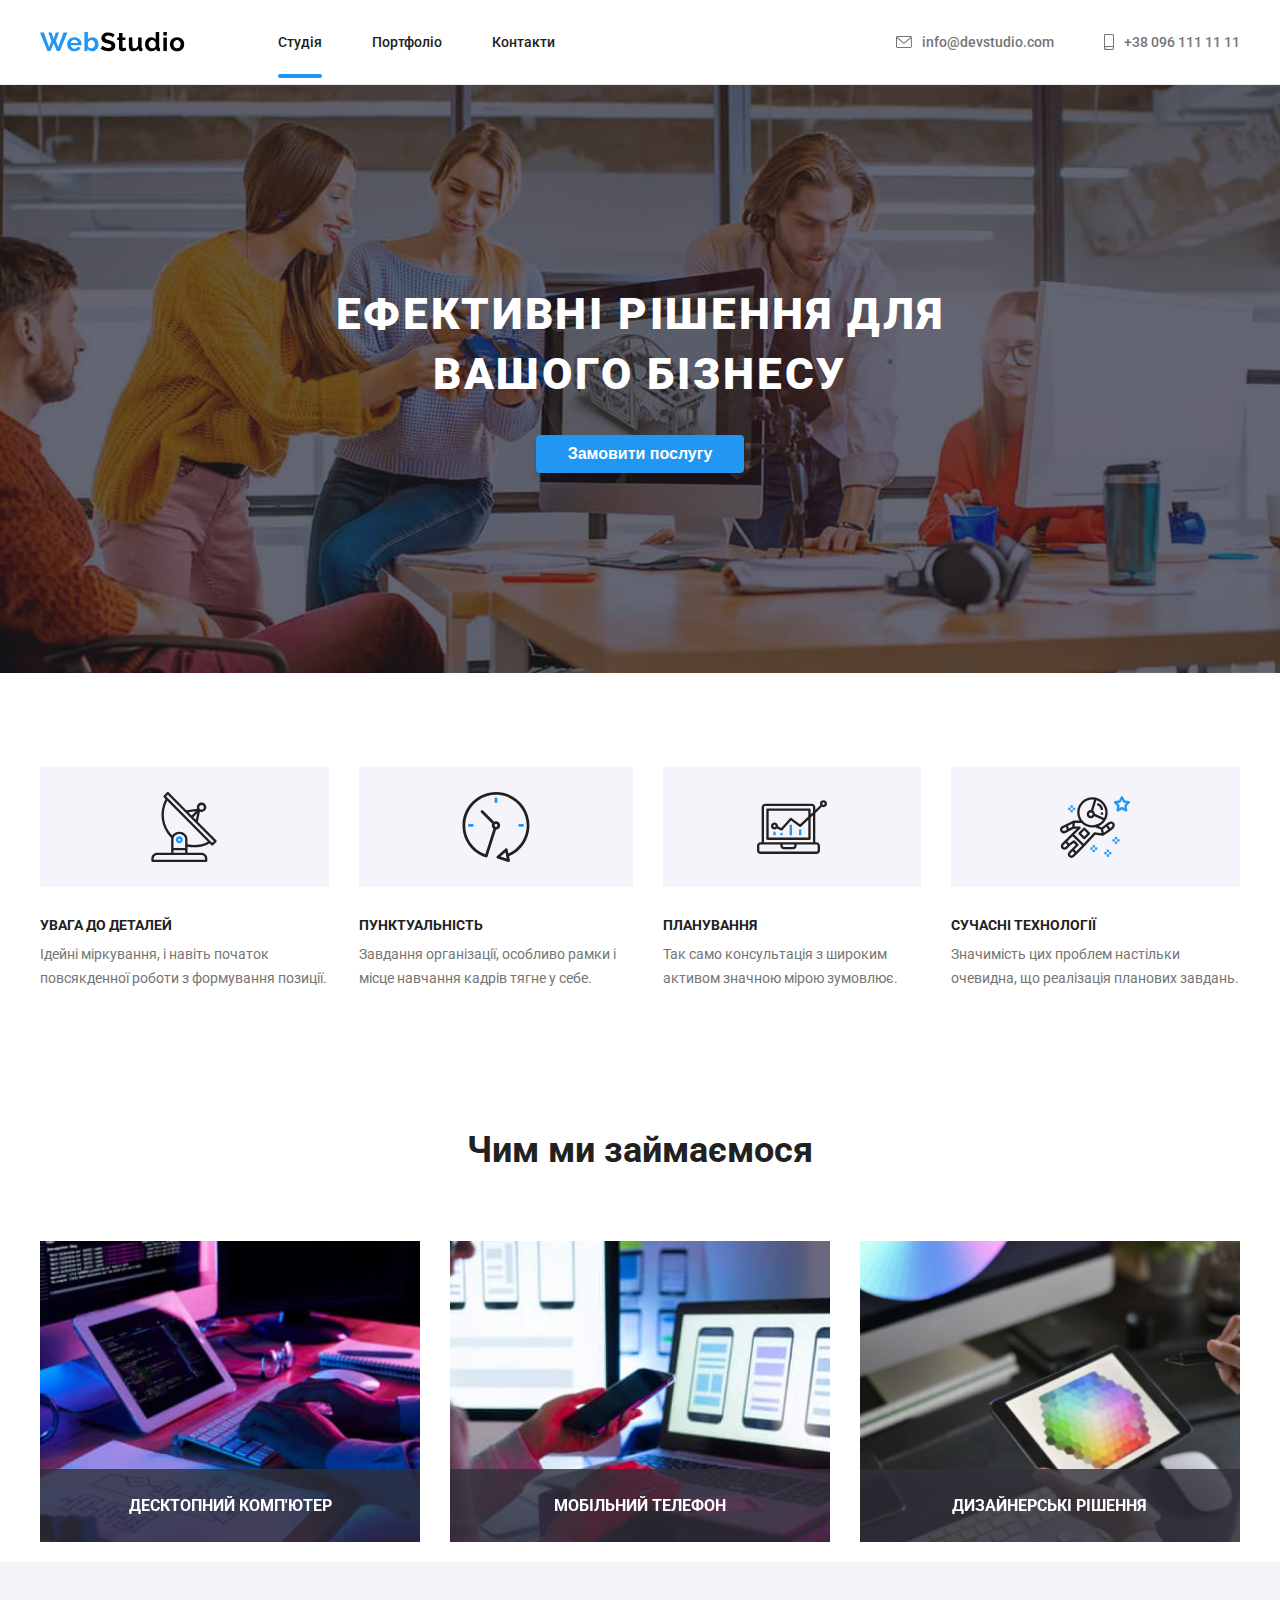
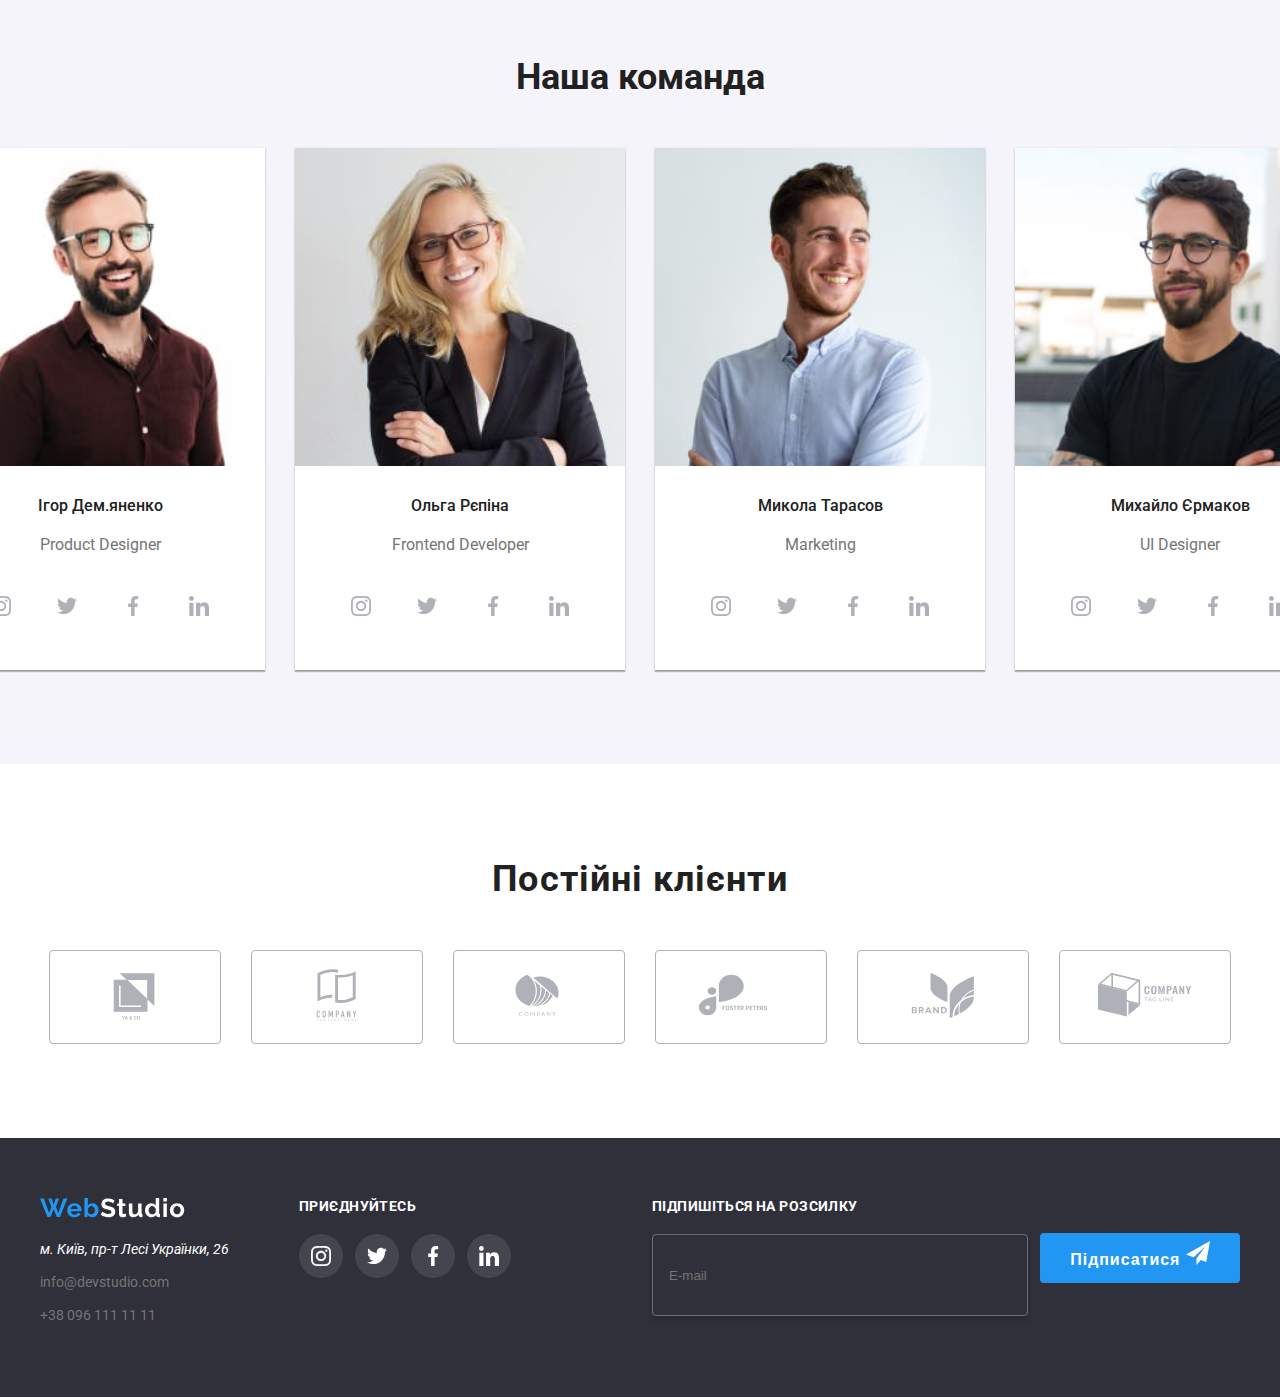
==== index.html @ 85e88f41 "commit" ====
<!DOCTYPE html>
<html lang="uk">
  <head>
    <meta charset="UTF-8" />
    <meta name="viewport" content="width=device-width, initial-scale=1.0" />
    <link
      rel="stylesheet"
      href="https://cdnjs.cloudflare.com/ajax/libs/modern-normalize/2.0.0/modern-normalize.css"
      integrity="sha512-gA2Bvu0/hw4oj0Lp8ZHjK+o3S4BE5m8d/wNVy6ktKLhHKPpWLQwv9ixzuWirWOakoJqlBdePq2NhoCaUOQ5npQ=="
      crossorigin="anonymous"
      referrerpolicy="no-referrer"
    />
    <link rel="stylesheet" href="./src/css/reset.css" />
    <link rel="stylesheet" href="./src/css/style.css" />
    <link rel="preconnect" href="https://fonts.googleapis.com" />
    <link rel="preconnect" href="https://fonts.gstatic.com" crossorigin />
    <link
      href="https://fonts.googleapis.com/css2?family=Raleway:ital,wght@0,100..900;1,100..900&family=Roboto:wght@700&display=swap"
      rel="stylesheet"
    />
    <link rel="preconnect" href="https://fonts.googleapis.com" />
    <link rel="preconnect" href="https://fonts.gstatic.com" crossorigin />
    <link
      href="https://fonts.googleapis.com/css2?family=Roboto:wght@400;500;700;900&display=swap"
      rel="stylesheet"
    />
    <title>WebStudio</title>
  </head>
  <body>
    <!-- menu -->
    <header class="header">
      <div class="container header-container">
        <a href="#" class="logo"
          ><img src="./src/img/logo.svg" alt="WebStudio"
        /></a>
        <nav class="header-nav">
          <ul class="nav-menu">
            <li class="nav-item">
              <a class="nav-link current" href="#">Студія</a>
            </li>
            <li class="nav-item">
              <a class="nav-link" href="./src/pages/portfolio.html"
                >Портфоліо</a
              >
            </li>
            <li class="nav-item">
              <a class="nav-link" href="#">Контакти</a>
            </li>
          </ul>
        </nav>
        <div class="header-contacts">
          <ul class="header-contact">
            <li class="header-contact-item">
              <a class="header-contact-link" href="mailto:info@devstudio.com"
                ><svg class="contact-icon-email contact-icon">
                  <use href="./src/img/symbol-defs.svg#icon-emailcons"></use>
                </svg>
                info@devstudio.com</a
              >
            </li>
            <li class="header-contact-item">
              <a class="header-contact-link" href="tel:+380961111111">
                <svg class="contact-icon-tel contact-icon">
                  <use href="./src/img/symbol-defs.svg#icon-smartphone"></use>
                </svg>
                +38 096 111 11 11</a
              >
            </li>
          </ul>
        </div>
      </div>
    </header>
    <!-- end menu -->
    <main class="main">
      <!-- main head -->
      <section class="hero">
        <div class="container hero-container">
          <h2 class="hero-title">Ефективні рішення для вашого бізнесу</h2>
          <button class="btn-open btn" data-modal-open>Замовити послугу</button>
        </div>
      </section>
      <!-- end main head -->
      <!-- modal window -->

      <div class="backdrop is-hidden" data-modal>
        <div class="modal">
          <div class="image-picture">
            <ul class="list-image">
              <li class="title-image">
                <button class="button-close" data-modal-close>
                  <svg class="image-dagger">
                    <use href="./src/img/symbol-defs.svg#icon-dagger"></use>
                  </svg>
                </button>
              </li>
            </ul>
          </div>
          <h2 class="btn-title">Залиште свої дані, ми вам передзвонимо</h2>
          <p class="btn-text-name">Ім'я</p>

          <form class="btn-pole">
            <div class="input-container">
              <ul class="input-title">
                <li class="input-list">
                  <svg class="btn-svg">
                    <use href="./src/img/symbol-defs.svg#icon-people"></use>
                  </svg>
                  <label class="btn-info" for="email" hidden>Ім'я</label>

                  <input
                    class="btn-writer"
                    id="email"
                    name="email"
                    type="text"
                  />
                </li>
              </ul>
            </div>
          </form>
          <p class="btn-text">Телефон</p>
          <form class="btn-pole">
            <div class="input-container">
              <svg class="btn-svg">
                <use href="./src/img/symbol-defs.svg#icon-tel"></use>
              </svg>
              <label class="btn-info" for="phone" hidden>Телефон</label>
              <input class="btn-writer" id="phone" name="phone" type="text" />
            </div>
          </form>
          <p class="btn-text">Пошта</p>
          <form class="btn-pole">
            <div class="input-container">
              <svg class="btn-svg">
                <use href="./src/img/symbol-defs.svg#icon-em"></use>
              </svg>
              <label class="btn-info" for="email" hidden>Адреса</label>
              <input class="btn-writer" id="email" name="email" type="text" />
            </div>
          </form>
          <p class="btn-text">Коментар</p>
          <form class="btn-pole">
            <label class="btn-info-two" for="comment" hidden>Коментар</label>
            <input
              class="btn-writer-two"
              id="comment"
              name="comment"
              type="text"
              placeholder="Введіть текст"
            />
          </form>
          <div class="sell-and-texts">
            <label>
              <input type="checkbox" id="check" name="check" />
            </label>
            <p class="texts-one">
              Погоджуюся з розсилкою та приймаю
              <a class="sell-two" href="Умови договору">Умови договору</a>
            </p>
          </div>
          <div class="btn-button">
            <button class="btn-close btn">Відправити</button>
          </div>
        </div>
      </div>
      <!-- end modal window -->

      <!-- features -->
      <section class="features">
        <div class="container">
          <ul class="features-list">
            <li class="features-item">
              <h3 class="features-title">Увага до деталей</h3>
              <p class="features-text">
                Ідейні міркування, і навіть початок повсякденної роботи з
                формування позиції.
              </p>
            </li>
            <li class="features-item">
              <h3 class="features-title">Пунктуальність</h3>
              <p class="features-text">
                Завдання організації, особливо рамки і місце навчання кадрів
                тягне у себе.
              </p>
            </li>
            <li class="features-item">
              <h3 class="features-title">Планування</h3>
              <p class="features-text">
                Так само консультація з широким активом значною мірою зумовлює.
              </p>
            </li>
            <li class="features-item">
              <h3 class="features-title">Сучасні технології</h3>
              <p class="features-text">
                Значимість цих проблем настільки очевидна, що реалізація
                планових завдань.
              </p>
            </li>
          </ul>
        </div>
      </section>
      <!-- features end -->
      <!-- work -->

      <!-- work 2-->
      <section class="work">
        <div class="container">
          <h2 class="work-title">Чим ми займаємося</h2>

          <div class="work-list">
            <div class="image-container">
              <img
                class="work-img"
                src="./src/img/studio/tablet.jpg"
                alt="Десктопний комп'ютер"
              />
              <div class="overlay">
                <span class="overlay-text">Десктопний комп'ютер</span>
              </div>
            </div>

            <div class="image-container">
              <img
                class="work-img"
                src="./src/img/studio/mobile-phone.jpg"
                alt="Мобільний телефон"
              />
              <div class="overlay">
                <span class="overlay-text">Мобільний телефон</span>
              </div>
            </div>

            <div class="image-container">
              <img
                class="work-img"
                src="./src/img/studio/design-solutions.jpg"
                alt="Дизайнерські рішення"
              />
              <div class="overlay">
                <span class="overlay-text">Дизайнерські рішення</span>
              </div>
            </div>
          </div>
        </div>
      </section>

      <!-- work end -->
      <!-- team -->
      <section class="team">
        <div class="container">
          <h2 class="team-title">Наша команда</h2>
          <div class="team-workers">
            <article class="team-worker">
              <img
                src="./src/img/studio/ihor-demyanenko.jpg"
                alt="Product Designer"
              />
              <p class="worker-name">Ігор Дем.яненко</p>
              <p class="worker-position">Product Designer</p>
              <ul class="icons-card">
                <li class="card-icon">
                  <a class="card-link" href="#">
                    <svg class="card-svg">
                      <use
                        href="./src/img/symbol-defs.svg#icon-instagram"
                      ></use>
                    </svg>
                  </a>
                </li>
                <li class="card-icon">
                  <a class="card-link" href="#">
                    <svg class="card-svg">
                      <use href="./src/img/symbol-defs.svg#icon-twitter"></use>
                    </svg>
                  </a>
                </li>
                <li class="card-icon">
                  <a class="card-link" href="#">
                    <svg class="card-svg">
                      <use href="./src/img/symbol-defs.svg#icon-facebook"></use>
                    </svg>
                  </a>
                </li>
                <li class="card-icon">
                  <a class="card-link" href="#">
                    <svg class="card-svg">
                      <use href="./src/img/symbol-defs.svg#icon-linkedin"></use>
                    </svg>
                  </a>
                </li>
              </ul>
            </article>
            <article class="team-worker">
              <img
                src="./src/img/studio/olga-repina.jpg"
                alt="Frontend Developer"
              />
              <p class="worker-name">Ольга Рєпіна</p>
              <p class="worker-position">Frontend Developer</p>
              <ul class="icons-card">
                <li class="card-icon">
                  <a class="card-link" href="#">
                    <svg class="card-svg">
                      <use
                        href="./src/img/symbol-defs.svg#icon-instagram"
                      ></use>
                    </svg>
                  </a>
                </li>
                <li class="card-icon">
                  <a class="card-link" href="#">
                    <svg class="card-svg">
                      <use href="./src/img/symbol-defs.svg#icon-twitter"></use>
                    </svg>
                  </a>
                </li>
                <li class="card-icon">
                  <a class="card-link" href="#">
                    <svg class="card-svg">
                      <use href="./src/img/symbol-defs.svg#icon-facebook"></use>
                    </svg>
                  </a>
                </li>
                <li class="card-icon">
                  <a class="card-link" href="#">
                    <svg class="card-svg">
                      <use href="./src/img/symbol-defs.svg#icon-linkedin"></use>
                    </svg>
                  </a>
                </li>
              </ul>
            </article>
            <article class="team-worker">
              <img src="./src/img/studio/mykola-tarasov.jpg" alt="Marketing" />
              <p class="worker-name">Микола Тарасов</p>
              <p class="worker-position">Marketing</p>
              <ul class="icons-card">
                <li class="card-icon">
                  <a class="card-link" href="#">
                    <svg class="card-svg">
                      <use
                        href="./src/img/symbol-defs.svg#icon-instagram"
                      ></use>
                    </svg>
                  </a>
                </li>
                <li class="card-icon">
                  <a class="card-link" href="#">
                    <svg class="card-svg">
                      <use href="./src/img/symbol-defs.svg#icon-twitter"></use>
                    </svg>
                  </a>
                </li>
                <li class="card-icon">
                  <a class="card-link" href="#">
                    <svg class="card-svg">
                      <use href="./src/img/symbol-defs.svg#icon-facebook"></use>
                    </svg>
                  </a>
                </li>
                <li class="card-icon">
                  <a class="card-link" href="#">
                    <svg class="card-svg">
                      <use href="./src/img/symbol-defs.svg#icon-linkedin"></use>
                    </svg>
                  </a>
                </li>
              </ul>
            </article>
            <article class="team-worker">
              <img
                src="./src/img/studio/mykhailo-yermakov.jpg"
                alt="UI Designer"
              />
              <p class="worker-name">Михайло Єрмаков</p>
              <p class="worker-position">UI Designer</p>
              <ul class="icons-card">
                <li class="card-icon">
                  <a class="card-link" href="#">
                    <svg class="card-svg">
                      <use
                        href="./src/img/symbol-defs.svg#icon-instagram"
                      ></use>
                    </svg>
                  </a>
                </li>
                <li class="card-icon">
                  <a class="card-link" href="#">
                    <svg class="card-svg">
                      <use href="./src/img/symbol-defs.svg#icon-twitter"></use>
                    </svg>
                  </a>
                </li>
                <li class="card-icon">
                  <a class="card-link" href="#">
                    <svg class="card-svg">
                      <use href="./src/img/symbol-defs.svg#icon-facebook"></use>
                    </svg>
                  </a>
                </li>
                <li class="card-icon">
                  <a class="card-link" href="#">
                    <svg class="card-svg">
                      <use href="./src/img/symbol-defs.svg#icon-linkedin"></use>
                    </svg>
                  </a>
                </li>
              </ul>
            </article>
          </div>
        </div>
      </section>
      <section class="regular-customers">
        <div class="customers-section">
          <h2 class="regular-title">Постійні клієнти</h2>
          <ul class="customers-item">
            <li class="customers-list">
              <a class="customers-card" href="#">
                <svg class="customers-images">
                  <use href="./src/img/symbol-defs.svg#icon-logo-01"></use>
                </svg>
              </a>
            </li>

            <li class="customers-list">
              <a class="customers-card" href="#">
                <svg class="customers-images">
                  <use href="./src/img/symbol-defs.svg#icon-logo-02"></use>
                </svg>
              </a>
            </li>

            <li class="customers-list">
              <a class="customers-card" href="#">
                <svg class="customers-images">
                  <use href="./src/img/symbol-defs.svg#icon-logo-03"></use>
                </svg>
              </a>
            </li>

            <li class="customers-list">
              <a class="customers-card" href="#">
                <svg class="customers-images">
                  <use href="./src/img/symbol-defs.svg#icon-logo-04"></use>
                </svg>
              </a>
            </li>

            <li class="customers-list">
              <a class="customers-card" href="#">
                <svg class="customers-images">
                  <use href="./src/img/symbol-defs.svg#icon-logo-05"></use>
                </svg>
              </a>
            </li>

            <li class="customers-list">
              <a class="customers-card" href="#">
                <svg class="customers-images">
                  <use href="./src/img/symbol-defs.svg#icon-logo-06"></use>
                </svg>
              </a>
            </li>
          </ul>
        </div>
      </section>
      <!-- team end -->
    </main>
    <!-- footer -->
    <footer class="footer">
      <div class="container footer-container">
        <div class="footer-logocontact">
          <div class="footer-logo">
            <a href="#"
              ><img
                class="logo"
                src="./src/img/footer-logo.svg"
                alt="WebStudio"
            /></a>
          </div>
          <div class="footer-contact">
            <ul class="contact-info">
              <li class="contact-item">
                <address class="contact-address">
                  м. Київ, пр-т Лесі Українки, 26
                </address>
              </li>
              <li class="contact-item">
                <a class="contact-link" href="mailto:info@devstudio.com"
                  >info@devstudio.com</a
                >
              </li>
              <li class="contact-item">
                <a class="contact-link" href="tel:+380961111111"
                  >+38 096 111 11 11</a
                >
              </li>
            </ul>
          </div>
        </div>
        <div class="footer-accession">
          <h2 class="accession-title">приєднуйтесь</h2>
          <ul class="accession-item">
            <li class="accession-list">
              <a class="card-link" href="#">
                <svg class="accession-images">
                  <use href="./src/img/symbol-defs.svg#icon-instagram"></use>
                </svg>
              </a>
            </li>
            <li class="accession-list">
              <a class="card-link" href="#">
                <svg class="accession-images">
                  <use href="./src/img/symbol-defs.svg#icon-twitter"></use>
                </svg>
              </a>
            </li>
            <li class="accession-list">
              <a class="card-link" href="#">
                <svg class="accession-images">
                  <use href="./src/img/symbol-defs.svg#icon-facebook"></use>
                </svg>
              </a>
            </li>
            <li class="accession-list">
              <a class="card-link" href="#">
                <svg class="accession-images">
                  <use href="./src/img/symbol-defs.svg#icon-linkedin"></use>
                </svg>
              </a>
            </li>
          </ul>
        </div>
        <div class="footer-write">
          <h2 class="footer-title">Підпишіться на розсилку</h2>
          <form>
            <label class="footer-info" for="email" hidden>Адреса</label>
            <input
              class="footer-writer"
              id="email"
              name="email"
              type="text"
              placeholder="E-mail"
            />
          </form>
        </div>

        <div class="button-footer">
          <button class="footer-button">
            Підписатися
            <svg class="footer-svg">
              <use href="./src/img/symbol-defs.svg#icon-telegram"></use>
            </svg>
          </button>
        </div>
      </div>
    </footer>
    <!-- footer end -->
    <script src="./src/js/modal.js"></script>
  </body>
</html>
---- src/css/style.css ----
body {
  font-family: "Roboto", sans-serif;
  font-weight: 400;
  font-size: 14px;
}
:root {
  --colorBackgroundPrimary: #2f303a;
  --colorTextPrimary: #212121;
  --colorTextSecondary: #757575;
  --colorTextTertiary: #ffffff;
  --colorBackgroundSecondary: #f5f4fa;
  --colorTextAdditional: #eeeeee;
  --colorHover: #2196f3;
  --colorLine: #ececec;
}
img {
  display: block;
  width: 100%;
}
.list {
  background-color: var(--colorBackgroundPrimary);
}
/* studio/ */
.header {
  font-size: 14px;
  font-weight: 500;
  border-bottom: 1px solid var(--colorLine);
  padding-top: 32px;
  padding-bottom: 32px;
}

.header-container {
  display: flex;
  column-gap: 93px;
  align-items: center;
}

.nav-menu {
  display: flex;
  justify-content: space-between;
  align-items: center;
  column-gap: 50px;
}

.nav-link {
  color: var(--colorTextPrimary);
  transition-property: color;
  transition-duration: 250ms;
  transition-timing-function: cubic-bezier(0.4, 0, 0.2, 1);
  position: relative;
}

.nav-link:hover {
  color: var(--colorHover);
}

.nav-link::after {
  content: "";
  position: absolute;
  left: 0;
  bottom: -28px;
  width: 100%;
  height: 4px;
  border-radius: 2px;
  background-color: var(--colorHover);
  opacity: 0;
  transition-duration: 250ms;
  transition-timing-function: cubic-bezier(0.4, 0, 0.2, 1);
  transition-property: opacity;
}

.nav-link:hover::after {
  opacity: 1;
}

.current::after {
  opacity: 1;
}

.header-contacts {
  display: flex;
  column-gap: 8px;
  margin-left: auto;
}

.header-contact {
  display: flex;
  justify-content: space-between;
  align-items: center;
  column-gap: 50px;
  margin: auto;
}

.header-contact-link {
  color: var(--colorTextSecondary);
  display: flex;
  align-items: center;
  gap: 10px;
  transition-duration: 250ms;
  transition-timing-function: cubic-bezier(0.4, 0, 0.2, 1);
  transition-property: color;
}

.header-contact-link:hover .contact-icon {
  fill: var(--colorHover);
}

.header-contact-link:hover {
  color: var(--colorHover);
}

.contact-icon {
  fill: var(--colorTextSecondary);
  transition-duration: 250ms;
  --transition-timing: cubic-bezier(0.4, 0, 0.2, 1);
}

.contact-icon-email {
  width: 16px;
  height: 12px;
}

.contact-icon-tel {
  width: 10px;
  height: 16px;
}

.hero {
  background-image: linear-gradient(
      to right,
      rgba(45, 46, 54, 0.4),
      rgba(45, 46, 54, 0.4)
    ),
    url(../img/studio/background-hero.jpg);
  padding-top: 200px;
  padding-bottom: 200px;
  background-repeat: no-repeat;
  background-size: cover;
  background-position: center;
}

.hero-container {
  display: flex;
  flex-direction: column;
  justify-content: center;
  align-items: center;
  row-gap: 30px;
}

.hero-title {
  max-width: 696px;
  font-weight: 900;
  line-height: 1.36;
  font-size: 44px;
  line-height: 1.36;
  letter-spacing: 0.06em;
  text-transform: uppercase;
  color: #ffffff;
  width: 696px;
  text-align: center;
  display: inline-block;
  cursor: pointer;
  transition-duration: 250ms;
  transition-timing-function: cubic-bezier(0.4, 0, 0.2, 1);
  transition-property: animation;
}

.hero-title:hover {
  animation: disappearReappear 0.5s ease-in-out;
}

@keyframes disappearReappear {
  0% {
    opacity: 1;
  }
  50% {
    opacity: 0;
  }
  100% {
    opacity: 1;
  }
}
.btn {
  box-shadow: 0 4px 4px 0 rgba(0, 0, 0, 0.15);
  border-radius: 4px;
  padding: 10px 32px;
  font-size: 16px;
  font-weight: 700;
  background-color: var(--colorHover);
  color: #ffffff;
  border: none;
  transition-duration: 250ms;
  --transition-timing: cubic-bezier(0.4, 0, 0.2, 1);
}

.btn:hover {
  color: var(--colorTextPrimary);
  transition-duration: 250ms;
  --transition-timing: cubic-bezier(0.4, 0, 0.2, 1);
}

.backdrop {
  position: fixed;
  top: 0;
  left: 0;
  width: 100%;
  height: 100%;
  background-color: rgba(0, 0, 0, 0.5);
  opacity: 1;
  transition-property: opacity;
  transition-duration: 0.5s;
  transition-timing-function: ease;
}
.backdrop.is-hidden {
  opacity: 0;
  pointer-events: none;
}
.backdrop.is-hidden .modal {
  transform: translate(-50%, -50%) scale(0);
  transform: scale(1);
}

.modal {
  background-color: white;
  position: absolute;
  left: 50%;
  top: 50%;
  width: 528px;
  height: 581px;
  transform: translate(-50%, -50%);
  transition-property: transform;
  transition-duration: 0.5s;
  transition-timing-function: linear;
}

.btn-info {
  transition-duration: 250ms;
  transition-timing-function: cubic-bezier(0.4, 0, 0.2, 1);
  transition-property: color;
}

.btn-info:hover .btn-svg {
  fill: var(--colorHover);
}
.btn-info:hover {
  color: var(--colorHover);
}

.button-close {
  position: absolute;
  right: 10px;
  top: 10px;
}

.bth-close {
  position: absolute;
  top: 10px;
  right: 10px;
}
.btn-title {
  font-weight: 700;
  font-size: 20px;
  letter-spacing: 0.03em;
  text-align: center;
  color: var(--colorTextPrimary);
  padding-top: 40px;
}
.btn-text-name {
  font-weight: 400;
  font-size: 12px;
  letter-spacing: 0.01em;
  color: var(--colorTextSecondary);
  padding-top: 12px;
  padding-bottom: 4px;
  padding-left: 40px;
}
.btn-text {
  font-weight: 400;
  font-size: 12px;
  letter-spacing: 0.01em;
  color: var(--colorTextSecondary);
  padding-bottom: 4px;
  padding-left: 40px;
}
.btn-text-two {
  font-weight: 400;
  font-size: 14px;
  line-height: 171%;
  letter-spacing: 0.03em;
  color: var(--colorTextSecondary);
  padding-top: 20px;
  padding-left: 77px;
  margin: 0; 
  font-size: 14px;
  color: #333; 
}
.btn-pole {
  padding-left: 40px;
}
.input-container {
  position: relative;
  width: 100%;
  max-width: 300px; 
  margin-bottom: 15px; 
}

.image-dagger {
  width: 11px;
  height: 11px;
  margin-top: 17px;
  margin-left: 500px;
}
.btn-svg {
  position: absolute;
  top: 50%;
  left: 10px;
  transform: translateY(-50%);
  width: 18px;
  height: 18px;
  transition-duration: 250ms;
  transition-timing-function: cubic-bezier(0.4, 0, 0.2, 1);
  transition-property: fill;
}

.btn-writer,
.btn-writer-two {
  width: 100%;
  padding: 10px 10px 10px 40px; 
  border: 1px solid #ccc;
  border-radius: 4px;
  font-size: 16px;
}

.btn-images:hover,
.btn-writer:hover,
.btn-writer-two:hover {
  outline: none;
  border-color: #2196f3;
}
.btn-images {
  transition-duration: 250ms;
  transition-timing-function: cubic-bezier(0.4, 0, 0.2, 1);
  transition-property: border-color;
}
.btn-writer {
  border: 1px solid rgba(33, 33, 33, 0.2);
  border-radius: 4px;
  width: 448px;
  height: 40px;
  transition-duration: 250ms;
  transition-timing-function: cubic-bezier(0.4, 0, 0.2, 1);
  transition-property: border-color;
}
.btn-writer-two {
  border: 1px solid rgba(33, 33, 33, 0.2);
  border-radius: 4px;
  width: 448px;
  height: 120px;
  transition-duration: 250ms;
  transition-timing-function: cubic-bezier(0.4, 0, 0.2, 1);
  transition-property: border-color;
}

.sell-and-texts {
  display: flex;
  align-items: center;
  padding-left: 77px;
  padding-top: 20px;
}
.sell-two {
  color: #2196f3;
  text-decoration: underline;
}
.no-scroll {
  overflow: hidden;
}

.btn-button {
  margin-top: 30px;
  display: flex;
  justify-content: center; 
}
.features {
  padding-top: 94px;
  padding-bottom: 118px;
}
.features-item::before {
  content: "";
  display: block;
  height: 120px;
  background-color: var(--colorBackgroundSecondary);
  background-image: url(../img/studio/attention-to-deta.svg);
  background-repeat: no-repeat;
  background-position: center;
  margin-bottom: 30px;
}
.features-item:nth-child(2)::before {
  background-image: url(../img/studio/punctuality.svg);
}
.features-item:nth-child(3)::before {
  background-image: url(../img/studio/planning.svg);
}
.features-item:nth-child(4)::before {
  background-image: url(../img/studio/modern-technology.svg);
}
.features-list {
  display: flex;
  justify-content: space-between;
  column-gap: 30px;
}
.features-title {
  text-transform: uppercase;
  padding-bottom: 10px;
  font-weight: 700;
  font-size: 14px;
  color: var(--colorTextPrimary);
}
.features-text {
  font-weight: 400;
  line-height: 1.71;
  font-size: 14px;
  color: var(--colorTextSecondary);
}
.worker-name {
  padding-bottom: 10px;
  padding-top: 30px;
}
.work-title {
  font-weight: 700;
  font-size: 36px;
  color: var(--colorTextPrimary);
  text-align: center;
  padding-bottom: 50px;
  cursor: pointer;
  transition: transform 3s ease-in-out;
  transition-duration: 250ms;
  transition-timing-function: cubic-bezier(0.4, 0, 0.2, 1);
  transition-property: transform;
}
.work-title:hover {
  transform: skew(20deg, 10deg); 
}
.work-pictures {
  flex-basis: calc((100% - 30px) / 3);
  display: flex;
  unicode-bidi: isolate;
  column-gap: 30px;
}
.work-img {
  max-width: 100%;
}

.team {
  background-color: var(--colorBackgroundSecondary);
  padding-top: 94px;
  padding-bottom: 94px;
}
.team-workers {
  text-align: center;
  display: flex;
  justify-content: center;
  align-items: center;
  column-gap: 30px;
}
.team-worker {
  flex-basis: calc((100% - 30px) / 4);
  box-shadow: 0 2px 1px 0 rgba(0, 0, 0, 0.2), 0 1px 1px 0 rgba(0, 0, 0, 0.14),
    0 1px 3px 0 rgba(0, 0, 0, 0.12);
  background: var(--colorTextTertiary);
}
.team-title {
  font-weight: 700;
  font-size: 36px;
  color: var(--colorTextPrimary);
  text-align: center;
  padding-bottom: 50px;
  transition: transform 0.5s ease-in-out;
  cursor: pointer;
  transition-duration: 250ms;
  transition-timing-function: cubic-bezier(0.4, 0, 0.2, 1);
  transition-property: animation;
}
.team-title:hover {
  animation: rotate 0.5s ease-in-out forwards;
}

@keyframes rotate {
  0% {
    transform: rotate(0deg);
  }
  100% {
    transform: rotate(360deg);
  }
}
.worker-name {
  padding-top: 30px;
  font-weight: 500;
  font-size: 16px;
  color: var(--colorTextPrimary);
}
.worker-position {
  padding-bottom: 30px;
  padding-top: 10px;
  font-weight: 400;
  font-size: 16px;
  color: var(--colorTextSecondary);
}
.icons-card {
  display: flex;
  gap: 22px;
  justify-content: center;
  padding-bottom: 42px;
  padding-left: 44px;
  padding-right: 44px;
}
.card-link {
  width: 44px;
  height: 44px;
  border-radius: 50%;
  display: flex;
  justify-content: center;
  align-items: center;
  background-color: rgba(255, 255, 255, 0.1);
  transition-duration: 250ms;
  transition-timing-function: cubic-bezier(0.4, 0, 0.2, 1);
  transition-property: background-color;
}
.card-svg {
  width: 20px;
  height: 20px;
  fill: #afb1b8;
  transition-duration: 250ms;
  transition-timing-function: cubic-bezier(0.4, 0, 0.2, 1);
  transition-property: fill;
}
.card-link:hover {
  background-color: var(--colorHover);
}
.card-link:hover .card-svg {
  fill: var(--colorTextTertiary);
}
.regular-title {
  font-weight: 700;
  font-size: 36px;
  letter-spacing: 0.03em;
  text-align: center;
  color: var(--colorTextPrimary);
  padding-top: 94px;

  cursor: pointer;
}

@keyframes spin {
  0% {
    transform: rotate(0deg);
  }
  100% {
    transform: rotate(360deg);
  }
}

.rotate {
  animation: spin 2s cubic-bezier(0.4, 0, 0.2, 1) 1;
}
.customers-item {
  display: flex;
  gap: 30px;
  justify-content: center;
  padding-bottom: 94px;
  padding-top: 50px;
}
.customers-list {
  border: 1px solid #afb1b8;
  border-radius: 4px;
  width: 170px;
  height: 92px;
  display: flex;
  justify-content: center;
  align-items: center;
  transition-duration: 250ms;
  transition-timing-function: cubic-bezier(0.4, 0, 0.2, 1);
  transition-property: border-color;
}
.customers-images {
  width: 106px;
  height: 60px;
  fill: #afb1b8;
  transition-duration: 250ms;
  transition-timing-function: cubic-bezier(0.4, 0, 0.2, 1);
  transition-property: fill;
}
.customers-list:hover {
  border-color: var(--colorHover);
}
.customers-images:hover {
  fill: var(--colorHover);
}
.footer {
  font-weight: 400;
  background-color: var(--colorBackgroundPrimary);
  color: var(--colorTextTertiary);
  padding-top: 60px;
  padding-bottom: 60px;
}
.footer-accession {
  padding-left: 70px;
}
.accession-title {
  font-weight: 700;
  font-size: 14px;
  letter-spacing: 0.03em;
  text-transform: uppercase;
  color: var(--colorTextTertiary);
  padding-bottom: 20px;
}
.accession-item {
  display: flex;
  gap: 12px;
}
.accession-card {
  width: 44px;
  height: 44px;
  border-radius: 50%;
  display: flex;
  justify-content: center;
  align-items: center;
  fill: green;
  transition-duration: 250ms;
  transition-timing-function: cubic-bezier(0.4, 0, 0.2, 1);
  transition-property: fill;
}
.accession-images {
  width: 20px;
  height: 20px;
  fill: #ffffff;
}

.accession-card:hover {
  fill: #2196f3;
}

.footer-container {
  display: flex;
  justify-content: space-between;
}

.footer-logo,
.footer-accession {
  flex: 1;
}

.footer-logo {
  display: flex;
  padding-bottom: 20px;
}

.footer-title {
  font-weight: 700;
  font-size: 14px;
  letter-spacing: 0.03em;
  text-transform: uppercase;
  color: var(--colorTextTertiary);
  margin-bottom: 20px;
}
.footer-info {
  margin-bottom: 20px;
}
.footer-writer {
  border: 1px solid rgba(255, 255, 255, 0.3);
  border-radius: 4px;
  width: 358px;
  height: 50px;
  box-shadow: 0 4px 4px 0 rgba(0, 0, 0, 0.15);
  background: rgba(33, 150, 243, 0);
  padding-top: 15px;
  padding-bottom: 15px;
  padding-left: 16px;
}

.footer-button {
  border-radius: 4px;
  width: 200px;
  height: 50px;
  background: #2196f3;
  font-weight: 700;
  font-size: 16px;
  line-height: 187%;
  letter-spacing: 0.06em;
  text-align: center;
  color: #fff;
  border: none;
  margin-top: 35px;
  margin-left: 12px;
}
.footer-svg {
  width: 24px;
  height: 24px;
  fill: var(--colorTextTertiary);
}
/* portfolio */
.portfolio {
}

.portfolio-all {
  padding-top: 94px;
  padding-bottom: 50px;
  display: flex;
  justify-content: center;
  column-gap: 8px;
  margin: 0 auto;
}
.portfolio-filter {
  border-radius: 4px;
  box-shadow: 0 2px 2px 0 rgba(0, 0, 0, 0.12), 0 1px 2px 0 rgba(0, 0, 0, 0.08),
    0 3px 1px 0 rgba(0, 0, 0, 0.1);

  padding: 10px 32px;
  font-weight: 500;
  line-height: 1.62;
  font-size: 16px;
  color: var(--colorTextPrimary);
  border: none;
  transition-duration: 250ms;
  transition-timing-function: cubic-bezier(0.4, 0, 0.2, 1);
  transition-property: background-color;
}
.portfolio-filter:hover {
  background-color: #2196f3;
  color: #ffffff;
  box-shadow: 0 2px 2px 0 rgba(0, 0, 0, 0.12), 0 1px 2px 0 rgba(0, 0, 0, 0.08),
    0 3px 1px 0 rgba(0, 0, 0, 0.1);
}
.portfolio-info {
  display: flex;
  flex-wrap: wrap;
  row-gap: 30px;
  padding-bottom: 94px;
  column-gap: 30px;
}
.portfolio-info-card {
  width: calc(33.33% - 30px);
  column-gap: 30px;
  background: var(--colorTextTertiary);
  border: 1px solid var(--colorTextAdditional);
  position: relative;
  overflow: hidden;
  transition-duration: 250ms;
  transition-timing-function: cubic-bezier(0.4, 0, 0.2, 1);
  transition-property: bottom;
}

.image-container {
  position: relative;
  overflow: hidden;
}

.portfolio-picture {
  flex-basis: calc((100% - 30px) / 3);
  max-width: 100%;
}

.portfolio-overlay {
  position: absolute;
  bottom: -100%;
  left: 0;
  width: 100%;
  height: 100%;
  background-color: rgba(33, 149, 243, 0.9); 

  transition-property: bottom;
  transition-duration: 250ms;
  transition-timing-function: cubic-bezier(0.4, 0, 0.2, 1);
  transition-property: bottom;
}

.portfolio-overlay-text {
  padding: 63px 24px;
  color: #fff;
  font-weight: 400;
  font-size: 18px;
  line-height: 1.56;
  letter-spacing: 0.03em;
}

.portfolio-info-card:hover .portfolio-overlay,
.portfolio-info-card:focus-within .portfolio-overlay {
  bottom: 0;
}

.portfolio-info-card:hover {
  box-shadow: 1px 4px 6px 0 rgba(0, 0, 0, 0.16), 0 4px 4px 0 rgba(0, 0, 0, 0.06),
    0 1px 1px 0 rgba(0, 0, 0, 0.12);
}

.portfolio-title {
  font-weight: 700;
  line-height: 2;
  font-size: 18px;
  color: var(--colorTextPrimary);
  padding-top: 20px;
}

.portfolio-text {
  font-weight: 400;
  line-height: 1.87;
  font-size: 16px;
  color: var(--colorTextSecondary);
}
.contact-item {
  line-height: 1.71;
  font-size: 14px;
  padding-bottom: 9px;
}
.contact-adress {
  font-size: 14px;
}
.contact-link {
  color: var(--colorTextSecondary);
}

.container {
  max-width: 1200px;
  padding-left: 15px;
  padding-right: 15px;
  margin-left: auto;
  margin-right: auto;
}
img {
  width: 100%;
}

.roboto-regular {
  font-family: "Roboto", sans-serif;
  font-weight: 400;
  font-style: normal;
}

.roboto-medium {
  font-family: "Roboto", sans-serif;
  font-weight: 500;
  font-style: normal;
}

.roboto-bold {
  font-family: "Roboto", sans-serif;
  font-weight: 700;
  font-style: normal;
}

.roboto-black {
  font-family: "Roboto", sans-serif;
  font-weight: 900;
  font-style: normal;
}

/* work 2 */

.work {
  padding: 20px 0;
}

.work-title {
  margin-bottom: 20px;
}

.work-list {
  column-gap: 30px;
  display: flex;
  flex-wrap: wrap;
  gap: 30px;
  justify-content: center;
}

.image-container {
  position: relative;
  flex-basis: calc((100% - 60px) / 3);
}

.overlay {
  position: absolute;
  bottom: 0;
  left: 0;
  width: 100%;
  background: rgba(47, 48, 58, 0.8);
  color: #fff;
  text-align: center;
  padding: 27px 0;
  text-transform: uppercase;
}

.overlay-text {
  font-size: 16px;
  font-weight: bold;
}
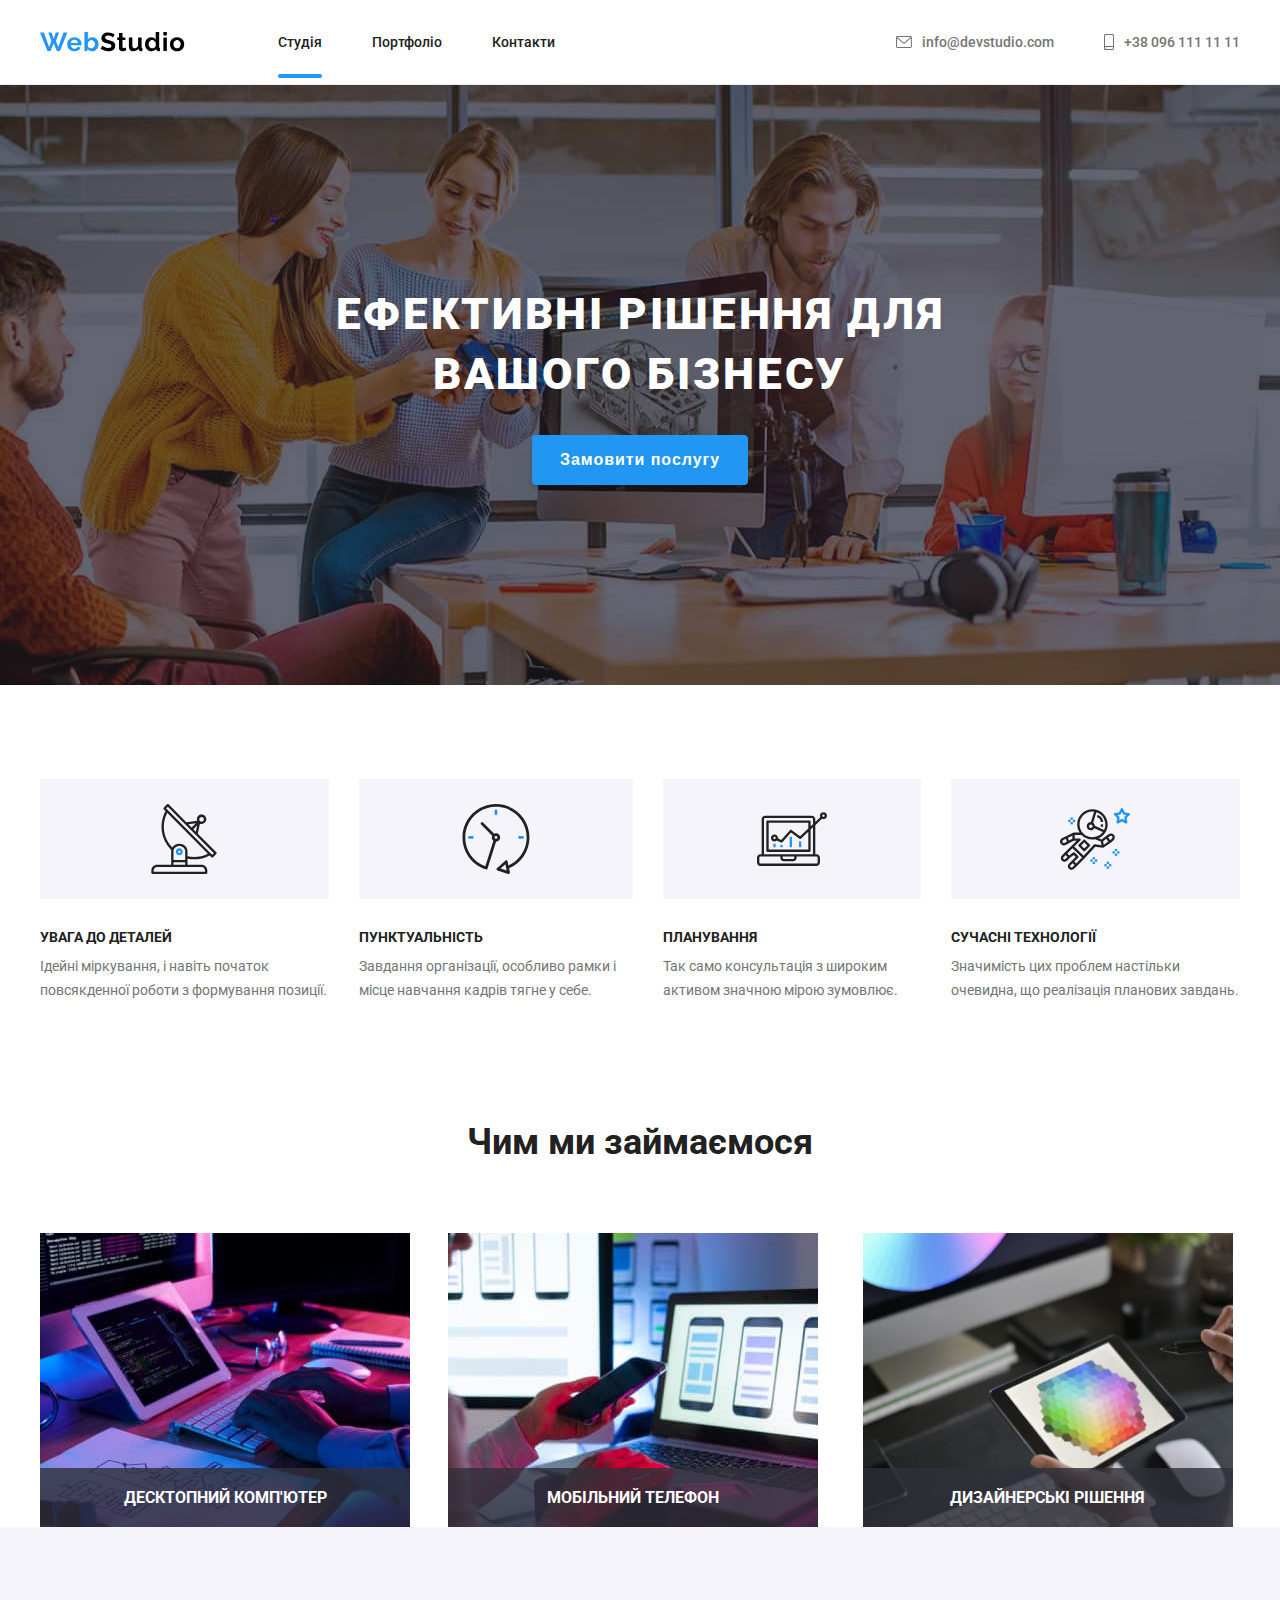
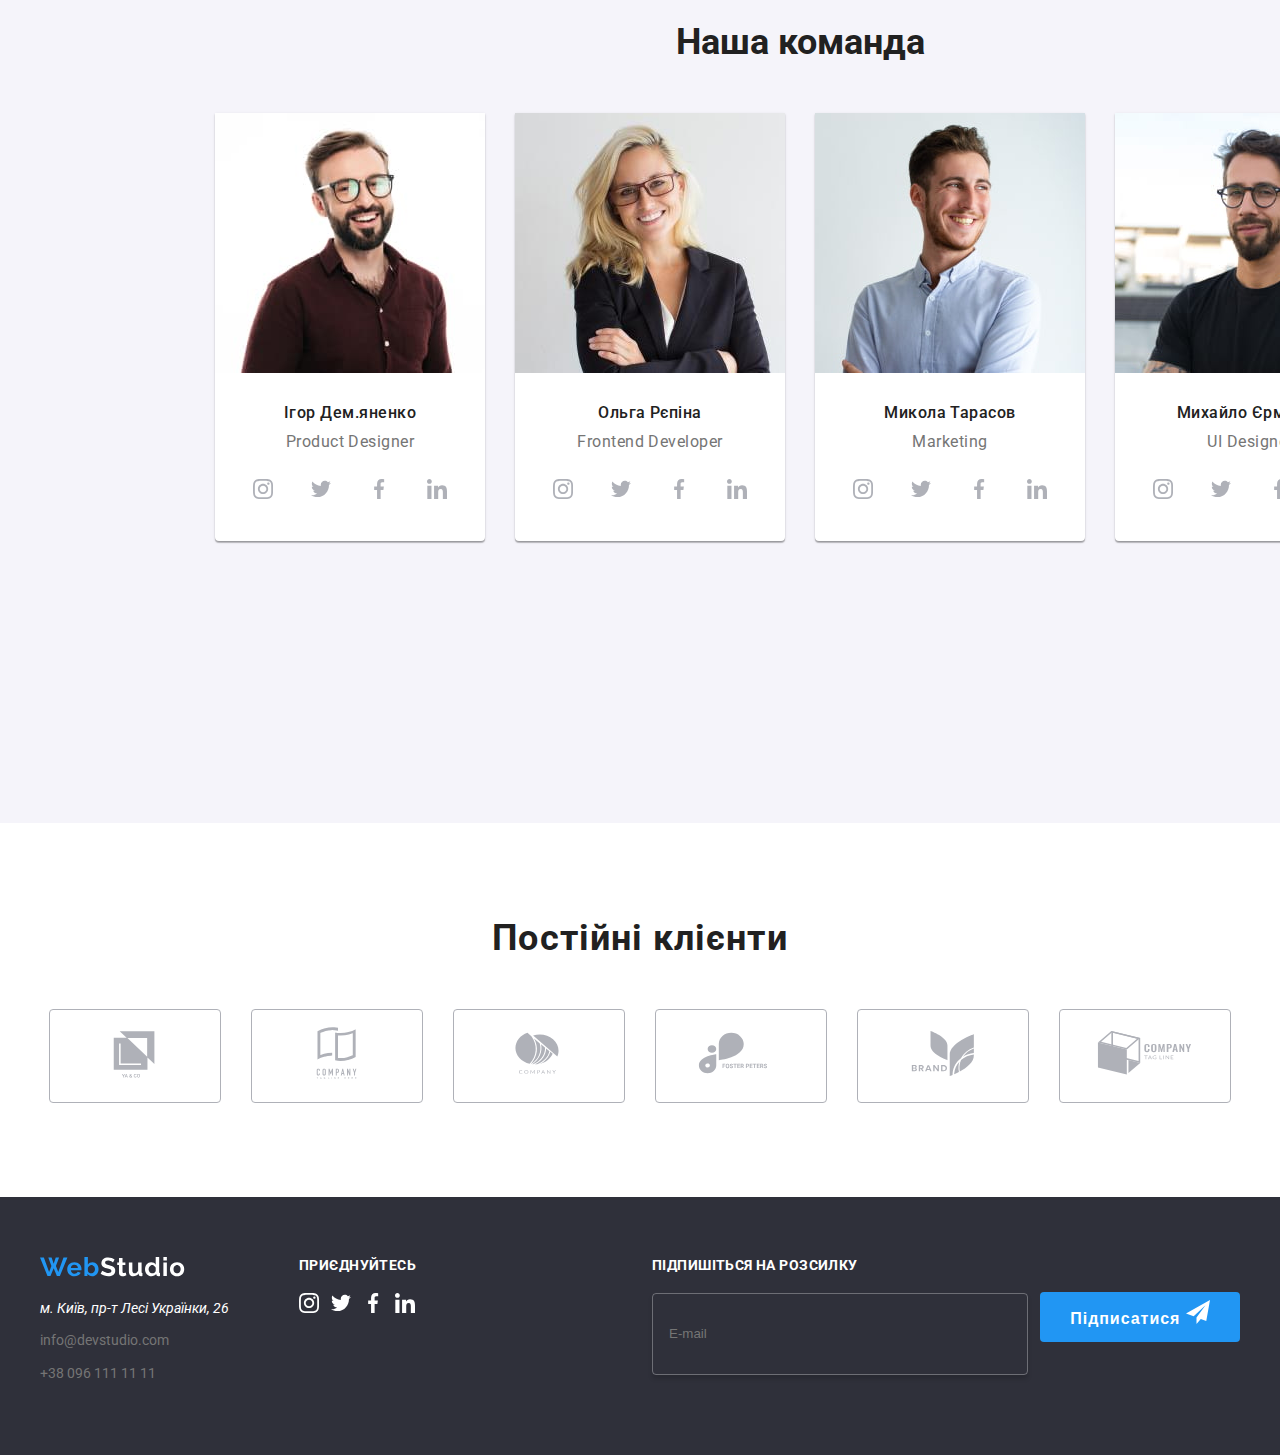
==== commit c488db9f: "HW-910" ====
--- a/index.html
+++ b/index.html
@@ -3,6 +3,13 @@
   <head>
     <meta charset="UTF-8" />
     <meta name="viewport" content="width=device-width, initial-scale=1.0" />
+    <title>WebStudio</title>
+    <link rel="preconnect" href="https://fonts.googleapis.com" />
+    <link rel="preconnect" href="https://fonts.gstatic.com" crossorigin />
+    <link
+      href="https://fonts.googleapis.com/css2?family=Roboto:wght@400;500;700;900&display=swap"
+      rel="stylesheet"
+    />
     <link
       rel="stylesheet"
       href="https://cdnjs.cloudflare.com/ajax/libs/modern-normalize/2.0.0/modern-normalize.css"
@@ -10,57 +17,43 @@
       crossorigin="anonymous"
       referrerpolicy="no-referrer"
     />
-    <link rel="stylesheet" href="./src/css/reset.css" />
-    <link rel="stylesheet" href="./src/css/style.css" />
-    <link rel="preconnect" href="https://fonts.googleapis.com" />
-    <link rel="preconnect" href="https://fonts.gstatic.com" crossorigin />
-    <link
-      href="https://fonts.googleapis.com/css2?family=Raleway:ital,wght@0,100..900;1,100..900&family=Roboto:wght@700&display=swap"
-      rel="stylesheet"
-    />
-    <link rel="preconnect" href="https://fonts.googleapis.com" />
-    <link rel="preconnect" href="https://fonts.gstatic.com" crossorigin />
-    <link
-      href="https://fonts.googleapis.com/css2?family=Roboto:wght@400;500;700;900&display=swap"
-      rel="stylesheet"
-    />
-    <title>WebStudio</title>
+    <link rel="stylesheet" href="./src/css/main.css" />
   </head>
   <body>
     <!-- menu -->
     <header class="header">
-      <div class="container header-container">
+      <div class="container header__container">
         <a href="#" class="logo"
-          ><img src="./src/img/logo.svg" alt="WebStudio"
+          ><img class="logo__image" src="./src/img/logo.svg" alt="WebStudio"
         /></a>
-        <nav class="header-nav">
-          <ul class="nav-menu">
-            <li class="nav-item">
-              <a class="nav-link current" href="#">Студія</a>
-            </li>
-            <li class="nav-item">
-              <a class="nav-link" href="./src/pages/portfolio.html"
+        <nav class="nav">
+          <ul class="nav__list">
+            <li class="nav__item">
+              <a class="nav__link nav__link--current" href="#">Студія</a>
+            </li>
+            <li class="nav__item">
+              <a class="nav__link" href="./src/pages/portfolio.html"
                 >Портфоліо</a
               >
             </li>
-            <li class="nav-item">
-              <a class="nav-link" href="#">Контакти</a>
+            <li class="nav__item">
+              <a class="nav__link" href="#">Контакти</a>
             </li>
           </ul>
         </nav>
-        <div class="header-contacts">
-          <ul class="header-contact">
-            <li class="header-contact-item">
-              <a class="header-contact-link" href="mailto:info@devstudio.com"
-                ><svg class="contact-icon-email contact-icon">
+        <div class="contacts">
+          <ul class="contacts__list">
+            <li class="contacts__item">
+              <a class="contacts__link" href="mailto:info@devstudio.com"
+                ><svg class="contacts__icon contacts__icon--email">
                   <use href="./src/img/symbol-defs.svg#icon-emailcons"></use>
                 </svg>
                 info@devstudio.com</a
               >
             </li>
-            <li class="header-contact-item">
-              <a class="header-contact-link" href="tel:+380961111111">
-                <svg class="contact-icon-tel contact-icon">
+            <li class="contacts__item">
+              <a class="contacts__link" href="tel:+380961111111">
+                <svg class="contacts__icon contacts__icon--tel">
                   <use href="./src/img/symbol-defs.svg#icon-smartphone"></use>
                 </svg>
                 +38 096 111 11 11</a
@@ -74,9 +67,11 @@
     <main class="main">
       <!-- main head -->
       <section class="hero">
-        <div class="container hero-container">
-          <h2 class="hero-title">Ефективні рішення для вашого бізнесу</h2>
-          <button class="btn-open btn" data-modal-open>Замовити послугу</button>
+        <div class="container hero__container">
+          <h2 class="hero__title">Ефективні рішення для вашого бізнесу</h2>
+          <button class="hero__btn btn" data-modal-open>
+            Замовити послугу
+          </button>
         </div>
       </section>
       <!-- end main head -->
@@ -84,82 +79,90 @@
 
       <div class="backdrop is-hidden" data-modal>
         <div class="modal">
-          <div class="image-picture">
-            <ul class="list-image">
-              <li class="title-image">
-                <button class="button-close" data-modal-close>
-                  <svg class="image-dagger">
-                    <use href="./src/img/symbol-defs.svg#icon-dagger"></use>
-                  </svg>
-                </button>
-              </li>
-            </ul>
-          </div>
-          <h2 class="btn-title">Залиште свої дані, ми вам передзвонимо</h2>
-          <p class="btn-text-name">Ім'я</p>
-
-          <form class="btn-pole">
-            <div class="input-container">
-              <ul class="input-title">
-                <li class="input-list">
-                  <svg class="btn-svg">
-                    <use href="./src/img/symbol-defs.svg#icon-people"></use>
-                  </svg>
-                  <label class="btn-info" for="email" hidden>Ім'я</label>
-
-                  <input
-                    class="btn-writer"
-                    id="email"
-                    name="email"
-                    type="text"
-                  />
-                </li>
-              </ul>
+          <button class="modal__button" data-modal-close type="button">
+            <svg class="modal__icon">
+              <use href="./src/img/symbol-defs.svg#icon-dagger"></use>
+            </svg>
+          </button>
+
+          <h2 class="modal__title">Залиште свої дані, ми вам передзвонимо</h2>
+          <form class="contact-form" action="#">
+            <div class="contact-form__group">
+              <label class="contact-form__label" for="username">Ім'я</label>
+              <div class="contact-form__field">
+                <svg class="contact-form__icon">
+                  <use href="./src/img/symbol-defs.svg#icon-people"></use>
+                </svg>
+                <input
+                  class="contact-form__input"
+                  id="username"
+                  name="name"
+                  type="text"
+                />
+              </div>
             </div>
+
+            <div class="contact-form__group">
+              <label class="contact-form__label" for="phone">Телефон</label>
+              <div class="contact-form__field">
+                <svg class="contact-form__icon">
+                  <use href="./src/img/symbol-defs.svg#icon-tel"></use>
+                </svg>
+                <input
+                  class="contact-form__input"
+                  id="phone"
+                  name="phone"
+                  type="text"
+                />
+              </div>
+            </div>
+            <div class="contact-form__group">
+              <label class="contact-form__label" for="email">Адреса</label>
+              <div class="contact-form__field">
+                <svg class="contact-form__icon">
+                  <use href="./src/img/symbol-defs.svg#icon-em"></use>
+                </svg>
+                <input
+                  class="contact-form__input"
+                  id="email"
+                  name="email"
+                  type="email"
+                />
+              </div>
+            </div>
+            <div class="contact-form__group">
+              <label class="contact-form__label" for="comment">Коментар</label>
+              <div class="contact-form__field">
+                <textarea
+                  class="contact-form__comment"
+                  id="comment"
+                  name="comment"
+                  type="comment"
+                  placeholder="Введіть текст"
+                >
+                </textarea>
+              </div>
+            </div>
+            <div class="contact-form__group">
+              <label class="contact-form__condition">
+                <input
+                  class="contact-form__checkbox"
+                  type="checkbox"
+                  id="check"
+                  name="check"
+                />
+                <span class="contact-form__text">
+                  Погоджуюся з розсилкою та приймаю
+                </span>
+                <a class="contact-form__link" href="Умови договору"
+                  >Умови договору</a
+                >
+              </label>
+            </div>
+            <button class="contact-form__btn btn" type="submit">
+              Відправити
+            </button>
           </form>
-          <p class="btn-text">Телефон</p>
-          <form class="btn-pole">
-            <div class="input-container">
-              <svg class="btn-svg">
-                <use href="./src/img/symbol-defs.svg#icon-tel"></use>
-              </svg>
-              <label class="btn-info" for="phone" hidden>Телефон</label>
-              <input class="btn-writer" id="phone" name="phone" type="text" />
-            </div>
-          </form>
-          <p class="btn-text">Пошта</p>
-          <form class="btn-pole">
-            <div class="input-container">
-              <svg class="btn-svg">
-                <use href="./src/img/symbol-defs.svg#icon-em"></use>
-              </svg>
-              <label class="btn-info" for="email" hidden>Адреса</label>
-              <input class="btn-writer" id="email" name="email" type="text" />
-            </div>
-          </form>
-          <p class="btn-text">Коментар</p>
-          <form class="btn-pole">
-            <label class="btn-info-two" for="comment" hidden>Коментар</label>
-            <input
-              class="btn-writer-two"
-              id="comment"
-              name="comment"
-              type="text"
-              placeholder="Введіть текст"
-            />
-          </form>
-          <div class="sell-and-texts">
-            <label>
-              <input type="checkbox" id="check" name="check" />
-            </label>
-            <p class="texts-one">
-              Погоджуюся з розсилкою та приймаю
-              <a class="sell-two" href="Умови договору">Умови договору</a>
-            </p>
-          </div>
-          <div class="btn-button">
-            <button class="btn-close btn">Відправити</button>
-          </div>
         </div>
       </div>
       <!-- end modal window -->
@@ -167,30 +170,30 @@
       <!-- features -->
       <section class="features">
         <div class="container">
-          <ul class="features-list">
-            <li class="features-item">
-              <h3 class="features-title">Увага до деталей</h3>
-              <p class="features-text">
+          <ul class="features__list">
+            <li class="features__item">
+              <h3 class="features__title">Увага до деталей</h3>
+              <p class="features__text">
                 Ідейні міркування, і навіть початок повсякденної роботи з
                 формування позиції.
               </p>
             </li>
-            <li class="features-item">
-              <h3 class="features-title">Пунктуальність</h3>
-              <p class="features-text">
+            <li class="features__item">
+              <h3 class="features__title">Пунктуальність</h3>
+              <p class="features__text">
                 Завдання організації, особливо рамки і місце навчання кадрів
                 тягне у себе.
               </p>
             </li>
-            <li class="features-item">
-              <h3 class="features-title">Планування</h3>
-              <p class="features-text">
+            <li class="features__item">
+              <h3 class="features__title">Планування</h3>
+              <p class="features__text">
                 Так само консультація з широким активом значною мірою зумовлює.
               </p>
             </li>
-            <li class="features-item">
-              <h3 class="features-title">Сучасні технології</h3>
-              <p class="features-text">
+            <li class="features__item">
+              <h3 class="features__title">Сучасні технології</h3>
+              <p class="features__text">
                 Значимість цих проблем настільки очевидна, що реалізація
                 планових завдань.
               </p>
@@ -204,42 +207,46 @@
       <!-- work 2-->
       <section class="work">
         <div class="container">
-          <h2 class="work-title">Чим ми займаємося</h2>
-
-          <div class="work-list">
-            <div class="image-container">
+          <h2 class="work__title">Чим ми займаємося</h2>
+
+          <ul class="work__list">
+            <li class="work__item">
               <img
-                class="work-img"
+                class="work__img"
                 src="./src/img/studio/tablet.jpg"
                 alt="Десктопний комп'ютер"
               />
-              <div class="overlay">
-                <span class="overlay-text">Десктопний комп'ютер</span>
+              <div class="work__overlay overlay-work">
+                <span class="overlay-work__text">Десктопний комп'ютер</span>
               </div>
-            </div>
-
-            <div class="image-container">
-              <img
-                class="work-img"
-                src="./src/img/studio/mobile-phone.jpg"
-                alt="Мобільний телефон"
-              />
-              <div class="overlay">
-                <span class="overlay-text">Мобільний телефон</span>
-              </div>
-            </div>
-
-            <div class="image-container">
-              <img
-                class="work-img"
-                src="./src/img/studio/design-solutions.jpg"
-                alt="Дизайнерські рішення"
-              />
-              <div class="overlay">
-                <span class="overlay-text">Дизайнерські рішення</span>
-              </div>
-            </div>
-          </div>
+            </li>
+
+            <ul class="work__list">
+              <li class="work__item">
+                <img
+                  class="work__img"
+                  src="./src/img/studio/mobile-phone.jpg"
+                  alt="Мобільний телефон"
+                />
+                <div class="work__overlay overlay-work">
+                  <span class="overlay-work__text">Мобільний телефон</span>
+                </div>
+              </li>
+            </ul>
+
+            <ul class="work__list">
+              <li class="work__item">
+                <img
+                  class="work__img"
+                  src="./src/img/studio/design-solutions.jpg"
+                  alt="Дизайнерські рішення"
+                />
+                <div class="work__overlay overlay-work">
+                  <span class="overlay-work__text">Дизайнерські рішення</span>
+                </div>
+              </li>
+            </ul>
+          </ul>
         </div>
       </section>
 
@@ -247,42 +254,43 @@
       <!-- team -->
       <section class="team">
         <div class="container">
-          <h2 class="team-title">Наша команда</h2>
-          <div class="team-workers">
+          <h2 class="team__title">Наша команда</h2>
+          <div class="team__workers">
             <article class="team-worker">
               <img
+                class="team-worker__img"
                 src="./src/img/studio/ihor-demyanenko.jpg"
                 alt="Product Designer"
               />
-              <p class="worker-name">Ігор Дем.яненко</p>
-              <p class="worker-position">Product Designer</p>
-              <ul class="icons-card">
-                <li class="card-icon">
-                  <a class="card-link" href="#">
-                    <svg class="card-svg">
+              <p class="team-worker__name">Ігор Дем.яненко</p>
+              <p class="team-worker__position">Product Designer</p>
+              <ul class="social">
+                <li class="social__item">
+                  <a class="social__link" href="#">
+                    <svg class="social__icon">
                       <use
                         href="./src/img/symbol-defs.svg#icon-instagram"
                       ></use>
                     </svg>
                   </a>
                 </li>
-                <li class="card-icon">
-                  <a class="card-link" href="#">
-                    <svg class="card-svg">
+                <li class="social__item">
+                  <a class="social__link" href="#">
+                    <svg class="social__icon">
                       <use href="./src/img/symbol-defs.svg#icon-twitter"></use>
                     </svg>
                   </a>
                 </li>
-                <li class="card-icon">
-                  <a class="card-link" href="#">
-                    <svg class="card-svg">
+                <li class="social__item">
+                  <a class="social__link" href="#">
+                    <svg class="social__icon">
                       <use href="./src/img/symbol-defs.svg#icon-facebook"></use>
                     </svg>
                   </a>
                 </li>
-                <li class="card-icon">
-                  <a class="card-link" href="#">
-                    <svg class="card-svg">
+                <li class="social__item">
+                  <a class="social__link" href="#">
+                    <svg class="social__icon">
                       <use href="./src/img/symbol-defs.svg#icon-linkedin"></use>
                     </svg>
                   </a>
@@ -291,75 +299,39 @@
             </article>
             <article class="team-worker">
               <img
+                class="team-worker__img"
                 src="./src/img/studio/olga-repina.jpg"
                 alt="Frontend Developer"
               />
-              <p class="worker-name">Ольга Рєпіна</p>
-              <p class="worker-position">Frontend Developer</p>
-              <ul class="icons-card">
-                <li class="card-icon">
-                  <a class="card-link" href="#">
-                    <svg class="card-svg">
+              <p class="team-worker__name">Ольга Рєпіна</p>
+              <p class="team-worker__position">Frontend Developer</p>
+              <ul class="social">
+                <li class="social__item">
+                  <a class="social__link" href="#">
+                    <svg class="social__icon">
                       <use
                         href="./src/img/symbol-defs.svg#icon-instagram"
                       ></use>
                     </svg>
                   </a>
                 </li>
-                <li class="card-icon">
-                  <a class="card-link" href="#">
-                    <svg class="card-svg">
+                <li class="social__item">
+                  <a class="social__link" href="#">
+                    <svg class="social__icon">
                       <use href="./src/img/symbol-defs.svg#icon-twitter"></use>
                     </svg>
                   </a>
                 </li>
-                <li class="card-icon">
-                  <a class="card-link" href="#">
-                    <svg class="card-svg">
+                <li class="social__item">
+                  <a class="social__link" href="#">
+                    <svg class="social__icon">
                       <use href="./src/img/symbol-defs.svg#icon-facebook"></use>
                     </svg>
                   </a>
                 </li>
-                <li class="card-icon">
-                  <a class="card-link" href="#">
-                    <svg class="card-svg">
-                      <use href="./src/img/symbol-defs.svg#icon-linkedin"></use>
-                    </svg>
-                  </a>
-                </li>
-              </ul>
-            </article>
-            <article class="team-worker">
-              <img src="./src/img/studio/mykola-tarasov.jpg" alt="Marketing" />
-              <p class="worker-name">Микола Тарасов</p>
-              <p class="worker-position">Marketing</p>
-              <ul class="icons-card">
-                <li class="card-icon">
-                  <a class="card-link" href="#">
-                    <svg class="card-svg">
-                      <use
-                        href="./src/img/symbol-defs.svg#icon-instagram"
-                      ></use>
-                    </svg>
-                  </a>
-                </li>
-                <li class="card-icon">
-                  <a class="card-link" href="#">
-                    <svg class="card-svg">
-                      <use href="./src/img/symbol-defs.svg#icon-twitter"></use>
-                    </svg>
-                  </a>
-                </li>
-                <li class="card-icon">
-                  <a class="card-link" href="#">
-                    <svg class="card-svg">
-                      <use href="./src/img/symbol-defs.svg#icon-facebook"></use>
-                    </svg>
-                  </a>
-                </li>
-                <li class="card-icon">
-                  <a class="card-link" href="#">
-                    <svg class="card-svg">
+                <li class="social__item">
+                  <a class="social__link" href="#">
+                    <svg class="social__icon">
                       <use href="./src/img/symbol-defs.svg#icon-linkedin"></use>
                     </svg>
                   </a>
@@ -368,38 +340,80 @@
             </article>
             <article class="team-worker">
               <img
+                class="team-worker__img"
+                src="./src/img/studio/mykola-tarasov.jpg"
+                alt="Marketing"
+              />
+              <p class="team-worker__name">Микола Тарасов</p>
+              <p class="team-worker__position">Marketing</p>
+              <ul class="social">
+                <li class="social__item">
+                  <a class="social__link" href="#">
+                    <svg class="social__icon">
+                      <use
+                        href="./src/img/symbol-defs.svg#icon-instagram"
+                      ></use>
+                    </svg>
+                  </a>
+                </li>
+                <li class="social__item">
+                  <a class="social__link" href="#">
+                    <svg class="social__icon">
+                      <use href="./src/img/symbol-defs.svg#icon-twitter"></use>
+                    </svg>
+                  </a>
+                </li>
+                <li class="social__item">
+                  <a class="social__link" href="#">
+                    <svg class="social__icon">
+                      <use href="./src/img/symbol-defs.svg#icon-facebook"></use>
+                    </svg>
+                  </a>
+                </li>
+                <li class="social__item">
+                  <a class="social__link" href="#">
+                    <svg class="social__icon">
+                      <use href="./src/img/symbol-defs.svg#icon-linkedin"></use>
+                    </svg>
+                  </a>
+                </li>
+              </ul>
+            </article>
+            <article class="team-worker">
+              <img
+                class="team-worker__img"
                 src="./src/img/studio/mykhailo-yermakov.jpg"
                 alt="UI Designer"
               />
-              <p class="worker-name">Михайло Єрмаков</p>
-              <p class="worker-position">UI Designer</p>
-              <ul class="icons-card">
-                <li class="card-icon">
-                  <a class="card-link" href="#">
-                    <svg class="card-svg">
+              <p class="team-worker__name">Михайло Єрмаков</p>
+              <p class="team-worker__position">UI Designer</p>
+              <ul class="social">
+                <li class="social__item">
+                  <a class="social__link" href="#">
+                    <svg class="social__icon">
                       <use
                         href="./src/img/symbol-defs.svg#icon-instagram"
                       ></use>
                     </svg>
                   </a>
                 </li>
-                <li class="card-icon">
-                  <a class="card-link" href="#">
-                    <svg class="card-svg">
+                <li class="social__item">
+                  <a class="social__link" href="#">
+                    <svg class="social__icon">
                       <use href="./src/img/symbol-defs.svg#icon-twitter"></use>
                     </svg>
                   </a>
                 </li>
-                <li class="card-icon">
-                  <a class="card-link" href="#">
-                    <svg class="card-svg">
+                <li class="social__item">
+                  <a class="social__link" href="#">
+                    <svg class="social__icon">
                       <use href="./src/img/symbol-defs.svg#icon-facebook"></use>
                     </svg>
                   </a>
                 </li>
-                <li class="card-icon">
-                  <a class="card-link" href="#">
-                    <svg class="card-svg">
+                <li class="social__item">
+                  <a class="social__link" href="#">
+                    <svg class="social__icon">
                       <use href="./src/img/symbol-defs.svg#icon-linkedin"></use>
                     </svg>
                   </a>
@@ -409,53 +423,53 @@
           </div>
         </div>
       </section>
-      <section class="regular-customers">
-        <div class="customers-section">
-          <h2 class="regular-title">Постійні клієнти</h2>
-          <ul class="customers-item">
-            <li class="customers-list">
-              <a class="customers-card" href="#">
-                <svg class="customers-images">
+      <section class="customers__regular">
+        <div class="customers__section">
+          <h2 class="customers__title">Постійні клієнти</h2>
+          <ul class="customers__item">
+            <li class="customers__list">
+              <a class="customers__card" href="#">
+                <svg class="customers__images">
                   <use href="./src/img/symbol-defs.svg#icon-logo-01"></use>
                 </svg>
               </a>
             </li>
 
-            <li class="customers-list">
-              <a class="customers-card" href="#">
-                <svg class="customers-images">
+            <li class="customers__list">
+              <a class="customers__card" href="#">
+                <svg class="customers__images">
                   <use href="./src/img/symbol-defs.svg#icon-logo-02"></use>
                 </svg>
               </a>
             </li>
 
-            <li class="customers-list">
-              <a class="customers-card" href="#">
-                <svg class="customers-images">
+            <li class="customers__list">
+              <a class="customers__card" href="#">
+                <svg class="customers__images">
                   <use href="./src/img/symbol-defs.svg#icon-logo-03"></use>
                 </svg>
               </a>
             </li>
 
-            <li class="customers-list">
-              <a class="customers-card" href="#">
-                <svg class="customers-images">
+            <li class="customers__list">
+              <a class="customers__card" href="#">
+                <svg class="customers__images">
                   <use href="./src/img/symbol-defs.svg#icon-logo-04"></use>
                 </svg>
               </a>
             </li>
 
-            <li class="customers-list">
-              <a class="customers-card" href="#">
-                <svg class="customers-images">
+            <li class="customers__list">
+              <a class="customers__card" href="#">
+                <svg class="customers__images">
                   <use href="./src/img/symbol-defs.svg#icon-logo-05"></use>
                 </svg>
               </a>
             </li>
 
-            <li class="customers-list">
-              <a class="customers-card" href="#">
-                <svg class="customers-images">
+            <li class="customers__list">
+              <a class="customers__card" href="#">
+                <svg class="customers__images">
                   <use href="./src/img/symbol-defs.svg#icon-logo-06"></use>
                 </svg>
               </a>
@@ -467,75 +481,75 @@
     </main>
     <!-- footer -->
     <footer class="footer">
-      <div class="container footer-container">
-        <div class="footer-logocontact">
-          <div class="footer-logo">
+      <div class="container footer__container">
+        <div class="footer__logocontact">
+          <div class="footer__logo">
             <a href="#"
               ><img
-                class="logo"
+                class="footer__images"
                 src="./src/img/footer-logo.svg"
                 alt="WebStudio"
             /></a>
           </div>
-          <div class="footer-contact">
-            <ul class="contact-info">
-              <li class="contact-item">
-                <address class="contact-address">
+          <div class="footer__contact">
+            <ul class="contact__info">
+              <li class="contact__item">
+                <address class="contact__address">
                   м. Київ, пр-т Лесі Українки, 26
                 </address>
               </li>
-              <li class="contact-item">
-                <a class="contact-link" href="mailto:info@devstudio.com"
+              <li class="contact__item">
+                <a class="contact__link" href="mailto:info@devstudio.com"
                   >info@devstudio.com</a
                 >
               </li>
-              <li class="contact-item">
-                <a class="contact-link" href="tel:+380961111111"
+              <li class="contact__item">
+                <a class="contact__link" href="tel:+380961111111"
                   >+38 096 111 11 11</a
                 >
               </li>
             </ul>
           </div>
         </div>
-        <div class="footer-accession">
-          <h2 class="accession-title">приєднуйтесь</h2>
-          <ul class="accession-item">
-            <li class="accession-list">
-              <a class="card-link" href="#">
-                <svg class="accession-images">
+        <div class="footer__accession">
+          <h2 class="accession__title">приєднуйтесь</h2>
+          <ul class="accession__item">
+            <li class="accession__list">
+              <a class="accession__link" href="#">
+                <svg class="accession__images">
                   <use href="./src/img/symbol-defs.svg#icon-instagram"></use>
                 </svg>
               </a>
             </li>
-            <li class="accession-list">
-              <a class="card-link" href="#">
-                <svg class="accession-images">
+            <li class="accession__list">
+              <a class="accession__link" href="#">
+                <svg class="accession__images">
                   <use href="./src/img/symbol-defs.svg#icon-twitter"></use>
                 </svg>
               </a>
             </li>
-            <li class="accession-list">
-              <a class="card-link" href="#">
-                <svg class="accession-images">
+            <li class="accession__list">
+              <a class="accession__link" href="#">
+                <svg class="accession__images">
                   <use href="./src/img/symbol-defs.svg#icon-facebook"></use>
                 </svg>
               </a>
             </li>
-            <li class="accession-list">
-              <a class="card-link" href="#">
-                <svg class="accession-images">
+            <li class="accession__list">
+              <a class="accession__link" href="#">
+                <svg class="accession__images">
                   <use href="./src/img/symbol-defs.svg#icon-linkedin"></use>
                 </svg>
               </a>
             </li>
           </ul>
         </div>
-        <div class="footer-write">
-          <h2 class="footer-title">Підпишіться на розсилку</h2>
+        <div class="footer__write">
+          <h2 class="footer__title">Підпишіться на розсилку</h2>
           <form>
-            <label class="footer-info" for="email" hidden>Адреса</label>
+            <label class="footer__info" for="email" hidden>Адреса</label>
             <input
-              class="footer-writer"
+              class="footer__writer"
               id="email"
               name="email"
               type="text"
@@ -544,10 +558,10 @@
           </form>
         </div>
 
-        <div class="button-footer">
-          <button class="footer-button">
+        <div class="button__footer">
+          <button class="footer__button">
             Підписатися
-            <svg class="footer-svg">
+            <svg class="footer__svg">
               <use href="./src/img/symbol-defs.svg#icon-telegram"></use>
             </svg>
           </button>
--- a/src/css/main.css
+++ b/src/css/main.css
@@ -0,0 +1,924 @@
+:root {
+  --colorBackgroundPrimary: #2f303a;
+  --colorTextPrimary: #212121;
+  --colorTextSecondary: #757575;
+  --colorTextTertiary: #ffffff;
+  --colorBackgroundSecondary: #f5f4fa;
+  --colorTextAdditional: #eeeeee;
+  --colorHover: #2196f3;
+  --colorLine: #ececec;
+}
+
+* {
+  margin: 0;
+  padding: 0;
+}
+
+a {
+  text-decoration: none;
+}
+
+ul {
+  list-style: none;
+}
+
+input {
+  border: none;
+  outline: none;
+}
+
+body {
+  font-family: "Roboto", sans-serif;
+  font-weight: 400;
+  font-size: 14px;
+}
+
+img {
+  display: block;
+  width: 100%;
+  height: 100%;
+}
+
+.customers__title {
+  font-weight: 700;
+  font-size: 36px;
+  letter-spacing: 0.03em;
+  text-align: center;
+  color: var(--colorTextPrimary);
+  padding-top: 94px;
+  cursor: pointer;
+}
+
+@keyframes spin {
+  0% {
+    transform: rotate(0deg);
+  }
+  100% {
+    transform: rotate(360deg);
+  }
+}
+.rotate {
+  animation: spin 2s cubic-bezier(0.4, 0, 0.2, 1) 1;
+}
+
+.customers__item {
+  display: flex;
+  gap: 30px;
+  justify-content: center;
+  padding-bottom: 94px;
+  padding-top: 50px;
+}
+
+.customers__list {
+  border: 1px solid #afb1b8;
+  border-radius: 4px;
+  width: 170px;
+  height: 92px;
+  display: flex;
+  justify-content: center;
+  align-items: center;
+  transition-duration: 250ms;
+  transition-timing-function: cubic-bezier(0.4, 0, 0.2, 1);
+  transition-property: border-color;
+}
+
+.customers__images {
+  width: 106px;
+  height: 60px;
+  fill: #afb1b8;
+  transition-duration: 250ms;
+  transition-timing-function: cubic-bezier(0.4, 0, 0.2, 1);
+  transition-property: fill;
+}
+
+.customers__list:hover {
+  border-color: var(--colorHover);
+}
+
+.customers__images:hover {
+  fill: var(--colorHover);
+}
+
+.features {
+  padding-top: 94px;
+  padding-bottom: 118px;
+}
+
+.features__item::before {
+  content: "";
+  display: block;
+  height: 120px;
+  background-color: var(--colorBackgroundSecondary);
+  background-image: url(../img/studio/attention-to-deta.svg);
+  background-repeat: no-repeat;
+  background-position: center;
+  margin-bottom: 30px;
+}
+
+.features__item:nth-child(2)::before {
+  background-image: url(../img/studio/punctuality.svg);
+}
+
+.features__item:nth-child(3)::before {
+  background-image: url(../img/studio/planning.svg);
+}
+
+.features__item:nth-child(4)::before {
+  background-image: url(../img/studio/modern-technology.svg);
+}
+
+.features__list {
+  display: flex;
+  justify-content: space-between;
+  -moz-column-gap: 30px;
+       column-gap: 30px;
+}
+
+.features__title {
+  text-transform: uppercase;
+  padding-bottom: 10px;
+  font-weight: 700;
+  font-size: 14px;
+  color: var(--colorTextPrimary);
+}
+
+.features__text {
+  font-weight: 400;
+  line-height: 1.71;
+  font-size: 14px;
+  color: var(--colorTextSecondary);
+}
+
+.header {
+  font-size: 14px;
+  font-weight: 500;
+  border-bottom: 1px solid var(--colorLine);
+  padding-top: 32px;
+  padding-bottom: 32px;
+}
+
+.header__container {
+  display: flex;
+  -moz-column-gap: 93px;
+       column-gap: 93px;
+  align-items: center;
+}
+
+.nav__list {
+  display: flex;
+  justify-content: space-between;
+  align-items: center;
+  -moz-column-gap: 50px;
+       column-gap: 50px;
+}
+
+.nav__link {
+  color: var(--colorTextPrimary);
+  transition-property: color;
+  transition-duration: 250ms;
+  transition-timing-function: cubic-bezier(0.4, 0, 0.2, 1);
+  position: relative;
+}
+
+.nav__link:hover {
+  color: var(--colorHover);
+}
+
+.nav__link::after {
+  content: "";
+  position: absolute;
+  left: 0;
+  bottom: -28px;
+  width: 100%;
+  height: 4px;
+  border-radius: 2px;
+  background-color: var(--colorHover);
+  opacity: 0;
+  transition-duration: 250ms;
+  transition-timing-function: cubic-bezier(0.4, 0, 0.2, 1);
+  transition-property: opacity;
+}
+
+.nav__link:hover::after {
+  opacity: 1;
+}
+
+.nav__link--current::after {
+  opacity: 1;
+}
+
+.hero {
+  background-image: linear-gradient(to right, rgba(45, 46, 54, 0.4), rgba(45, 46, 54, 0.4)), url(../img/studio/background-hero.jpg);
+  padding-top: 200px;
+  padding-bottom: 200px;
+  background-repeat: no-repeat;
+  background-size: cover;
+  background-position: center;
+}
+
+.hero__container {
+  display: flex;
+  flex-direction: column;
+  justify-content: center;
+  align-items: center;
+  row-gap: 30px;
+}
+
+.hero__title {
+  max-width: 696px;
+  font-weight: 900;
+  line-height: 1.36;
+  font-size: 44px;
+  line-height: 1.36;
+  letter-spacing: 0.06em;
+  text-transform: uppercase;
+  color: #ffffff;
+  width: 696px;
+  text-align: center;
+  display: inline-block;
+  cursor: pointer;
+  transition-duration: 250ms;
+  transition-timing-function: cubic-bezier(0.4, 0, 0.2, 1);
+  transition-property: animation;
+}
+
+.hero__title:hover {
+  animation: disappearReappear 0.5s ease-in-out;
+}
+
+.backdrop {
+  position: fixed;
+  top: 0;
+  left: 0;
+  width: 100%;
+  height: 100%;
+  background-color: rgba(0, 0, 0, 0.5);
+  opacity: 1;
+  transition-property: opacity;
+  transition-duration: 0.5s;
+  transition-timing-function: ease;
+}
+
+.backdrop.is-hidden {
+  opacity: 0;
+  pointer-events: none;
+}
+
+.backdrop.is-hidden .modal {
+  transform: translate(-50%, -50%) scale(0);
+  transform: scale(1);
+}
+
+.modal {
+  background-color: white;
+  position: absolute;
+  left: 50%;
+  top: 50%;
+  width: 528px;
+  height: 581px;
+  transform: translate(-50%, -50%);
+  transition-property: transform;
+  transition-duration: 0.5s;
+  transition-timing-function: linear;
+  padding-top: 40px;
+}
+
+.modal__button {
+  position: absolute;
+  right: 10px;
+  top: 10px;
+  padding: 6px;
+  border: 1px solid rgba(255, 255, 255, 0.1);
+  border-radius: 50%;
+  background-color: transparent;
+}
+
+.modal__icon {
+  width: 18px;
+  height: 18px;
+}
+
+.team {
+  background-color: var(--colorBackgroundSecondary);
+  padding-top: 94px;
+  padding-bottom: 94px;
+  width: 1600px;
+  height: 708px;
+  margin: 0 auto;
+}
+
+.team__title {
+  font-weight: 700;
+  font-size: 36px;
+  color: var(--colorTextPrimary);
+  text-align: center;
+  padding-bottom: 50px;
+  transition: transform 0.5s ease-in-out;
+  cursor: pointer;
+}
+
+.team__title:hover {
+  animation: rotate 0.5s ease-in-out forwards;
+}
+
+@keyframes rotate {
+  0% {
+    transform: rotate(0deg);
+  }
+  100% {
+    transform: rotate(360deg);
+  }
+}
+.team__workers {
+  display: flex;
+  justify-content: center;
+  align-items: stretch;
+  -moz-column-gap: 30px;
+       column-gap: 30px;
+}
+
+.team-worker {
+  width: 280px;
+  background-color: var(--colorTextTertiary);
+  text-align: center;
+  border-radius: 0 0 4px 4px;
+  overflow: hidden;
+  width: 270px;
+  height: 428px;
+  box-shadow: 0 2px 1px 0 rgba(0, 0, 0, 0.2), 0 1px 1px 0 rgba(0, 0, 0, 0.14), 0 1px 3px 0 rgba(0, 0, 0, 0.12);
+  background: var(--colorTextTertiary);
+}
+
+.team-worker__img {
+  width: 100%;
+  height: auto;
+  -o-object-fit: cover;
+     object-fit: cover;
+}
+
+.team-worker__name {
+  font-weight: 500;
+  font-size: 16px;
+  letter-spacing: 0.03em;
+  text-align: center;
+  color: var(--colorTextPrimary);
+  padding-top: 30px;
+}
+
+.team-worker__position {
+  font-weight: 400;
+  padding-top: 10px;
+  color: var(--colorTextSecondary);
+  margin-bottom: 20px;
+  font-weight: 400;
+  font-size: 16px;
+  letter-spacing: 0.03em;
+  text-align: center;
+}
+
+.social {
+  display: flex;
+  gap: 22px;
+  justify-content: center;
+  padding-bottom: 20px;
+}
+
+.social__link {
+  width: 36px;
+  height: 36px;
+  border-radius: 50%;
+  display: flex;
+  justify-content: center;
+  align-items: center;
+  background-color: rgba(255, 255, 255, 0.1);
+  transition: background-color 250ms cubic-bezier(0.4, 0, 0.2, 1);
+}
+
+.social__icon {
+  width: 20px;
+  height: 20px;
+  fill: #afb1b8;
+  transition: fill 250ms cubic-bezier(0.4, 0, 0.2, 1);
+}
+
+.social__link:hover {
+  background-color: var(--colorHover);
+}
+
+.social__link:hover .social__icon {
+  fill: var(--colorTextTertiary);
+}
+
+.work__title {
+  font-weight: 700;
+  font-size: 36px;
+  color: var(--colorTextPrimary);
+  text-align: center;
+  padding-bottom: 50px;
+  cursor: pointer;
+  transition: transform 3s ease-in-out;
+  transition-duration: 250ms;
+  transition-timing-function: cubic-bezier(0.4, 0, 0.2, 1);
+  transition-property: transform;
+  margin-bottom: 20px;
+}
+
+.work__title:hover {
+  transform: skew(20deg, 10deg);
+}
+
+.work__list {
+  display: flex;
+  justify-content: space-between;
+  gap: 30px;
+  max-width: 1600px;
+  margin: 0 auto;
+  padding: 0;
+  list-style: none;
+}
+
+.work__item {
+  position: relative;
+  overflow: hidden;
+  width: 370px;
+  height: 294px;
+}
+
+.work__img {
+  width: 100%;
+  height: 100%;
+  -o-object-fit: cover;
+     object-fit: cover;
+}
+
+.work__overlay {
+  position: absolute;
+  bottom: 0;
+  left: 0;
+  width: 100%;
+  background: rgba(47, 48, 58, 0.8);
+  color: #fff;
+  text-align: center;
+  padding: 20px 0;
+  text-transform: uppercase;
+}
+
+.overlay-work__text {
+  font-size: 16px;
+  font-weight: bold;
+}
+
+.container {
+  max-width: 1200px;
+  padding-left: 15px;
+  padding-right: 15px;
+  margin-left: auto;
+  margin-right: auto;
+}
+
+.footer {
+  font-weight: 400;
+  background-color: var(--colorBackgroundPrimary);
+  color: var(--colorTextTertiary);
+  padding-top: 60px;
+  padding-bottom: 60px;
+}
+
+.footer__accession {
+  padding-left: 70px;
+}
+
+.footer__container {
+  display: flex;
+  justify-content: space-between;
+}
+
+.footer__logo,
+.footer__accession {
+  flex: 1;
+}
+
+.footer__logo {
+  display: flex;
+  padding-bottom: 20px;
+}
+
+.footer__title {
+  font-weight: 700;
+  font-size: 14px;
+  letter-spacing: 0.03em;
+  text-transform: uppercase;
+  color: var(--colorTextTertiary);
+  margin-bottom: 20px;
+}
+
+.footer__info {
+  margin-bottom: 20px;
+}
+
+.footer__writer {
+  border: 1px solid rgba(255, 255, 255, 0.3);
+  border-radius: 4px;
+  width: 358px;
+  height: 50px;
+  box-shadow: 0 4px 4px 0 rgba(0, 0, 0, 0.15);
+  background: rgba(33, 150, 243, 0);
+  padding-top: 15px;
+  padding-bottom: 15px;
+  padding-left: 16px;
+}
+
+.footer__button {
+  border-radius: 4px;
+  width: 200px;
+  height: 50px;
+  background: #2196f3;
+  font-weight: 700;
+  font-size: 16px;
+  line-height: 187%;
+  letter-spacing: 0.06em;
+  text-align: center;
+  color: #fff;
+  border: none;
+  margin-top: 35px;
+  margin-left: 12px;
+}
+
+.footer__svg {
+  width: 24px;
+  height: 24px;
+  fill: var(--colorTextTertiary);
+}
+
+.accession__title {
+  font-weight: 700;
+  font-size: 14px;
+  letter-spacing: 0.03em;
+  text-transform: uppercase;
+  color: var(--colorTextTertiary);
+  padding-bottom: 20px;
+}
+
+.accession__item {
+  display: flex;
+  gap: 12px;
+}
+
+.accession__card {
+  width: 44px;
+  height: 44px;
+  border-radius: 50%;
+  display: flex;
+  justify-content: center;
+  align-items: center;
+  fill: green;
+  transition-duration: 250ms;
+  transition-timing-function: cubic-bezier(0.4, 0, 0.2, 1);
+  transition-property: fill;
+}
+
+.accession__images {
+  width: 20px;
+  height: 20px;
+  fill: #ffffff;
+}
+
+.accession__card:hover {
+  fill: #2196f3;
+}
+
+.backdrop {
+  position: fixed;
+  top: 0;
+  left: 0;
+  width: 100vw;
+  height: 100vh;
+  background: rgba(0, 0, 0, 0.5);
+  display: flex;
+  justify-content: center;
+  align-items: center;
+  z-index: 10;
+  opacity: 1;
+  visibility: visible;
+  transition: opacity 0.3s, visibility 0.3s;
+}
+
+.backdrop.is-hidden {
+  opacity: 0;
+  visibility: hidden;
+}
+
+.hero__btn {
+  border-radius: 4px;
+  width: 216px;
+  height: 50px;
+  box-shadow: 0 4px 4px 0 rgba(0, 0, 0, 0.15);
+  background: #2196f3;
+  border: 0;
+  font-weight: 700;
+  font-size: 16px;
+  line-height: 187%;
+  letter-spacing: 0.06em;
+  text-align: center;
+  color: #fff;
+}
+
+.modal {
+  position: fixed;
+  top: 50%;
+  left: 50%;
+  transform: translate(-50%, -50%);
+  max-width: 500px;
+  width: 100%;
+  padding: 20px;
+  background-color: white;
+  box-shadow: 0 4px 15px rgba(0, 0, 0, 0.3);
+  z-index: 1000;
+}
+
+.modal__button {
+  position: absolute;
+  top: 10px;
+  right: 10px;
+  background: none;
+  border: none;
+  cursor: pointer;
+}
+
+.modal__icon {
+  width: 16px;
+  height: 16px;
+  fill: #333;
+}
+
+.modal__title {
+  font-size: 20px;
+  font-weight: 600;
+  margin-bottom: 20px;
+  text-align: center;
+}
+
+.contact-form {
+  display: flex;
+  flex-direction: column;
+  align-items: center;
+}
+
+.contact-form__group {
+  width: 100%;
+  margin-bottom: 20px;
+}
+
+.contact-form__label {
+  display: block;
+  font-size: 14px;
+  margin-bottom: 5px;
+  color: #333;
+}
+
+.contact-form__field {
+  position: relative;
+  display: flex;
+  align-items: center;
+}
+
+.contact-form__icon {
+  position: absolute;
+  left: 10px;
+  width: 16px;
+  height: 16px;
+  fill: #333;
+}
+
+.contact-form__input,
+.contact-form__comment {
+  width: 100%;
+  padding: 10px 10px 10px 35px;
+  font-size: 14px;
+  color: #333;
+  border: 1px solid #ccc;
+  border-radius: 4px;
+  outline: none;
+}
+
+.contact-form__input:focus,
+.contact-form__comment:focus {
+  border-color: #007bff;
+}
+
+.contact-form__comment {
+  resize: vertical;
+  min-height: 80px;
+}
+
+.contact-form__condition {
+  display: flex;
+  align-items: center;
+  font-size: 14px;
+  color: #333;
+}
+
+.contact-form__checkbox {
+  margin-right: 8px;
+}
+
+.contact-form__text {
+  font-size: 14px;
+  color: #333;
+}
+
+.contact-form__link {
+  color: #007bff;
+  text-decoration: none;
+  font-size: 14px;
+  margin-left: 4px;
+}
+
+.contact-form__btn {
+  width: 100%;
+  padding: 10px;
+  background-color: #007bff;
+  color: #fff;
+  font-size: 16px;
+  font-weight: 600;
+  border: none;
+  border-radius: 4px;
+  cursor: pointer;
+  text-align: center;
+  margin-top: 15px;
+  transition: background-color 0.3s;
+}
+
+.contact-form__btn:hover {
+  background-color: #0056b3;
+}
+
+.contacts__icon--email {
+  width: 16px;
+  height: 12px;
+}
+
+.contacts__icon--tel {
+  width: 10px;
+  height: 16px;
+}
+
+.contacts__icon {
+  fill: var(--colorTextSecondary);
+  transition-duration: 250ms;
+  --transition-timing: cubic-bezier(0.4, 0, 0.2, 1);
+}
+
+.contacts__link {
+  color: var(--colorTextSecondary);
+  display: flex;
+  align-items: center;
+  gap: 10px;
+  transition-duration: 250ms;
+  transition-timing-function: cubic-bezier(0.4, 0, 0.2, 1);
+  transition-property: color;
+}
+
+.contact__link:hover .contact-icon {
+  fill: var(--colorHover);
+}
+
+.contact__link:hover {
+  color: var(--colorHover);
+}
+
+.contacts {
+  display: flex;
+  -moz-column-gap: 8px;
+       column-gap: 8px;
+  margin-left: auto;
+}
+
+.contacts__list {
+  display: flex;
+  justify-content: space-between;
+  align-items: center;
+  -moz-column-gap: 50px;
+       column-gap: 50px;
+  margin: auto;
+}
+
+.portfolio__all {
+  padding-top: 94px;
+  padding-bottom: 50px;
+  display: flex;
+  justify-content: center;
+  -moz-column-gap: 8px;
+       column-gap: 8px;
+  margin: 0 auto;
+}
+
+.portfolio__filter {
+  border-radius: 4px;
+  box-shadow: 0 2px 2px 0 rgba(0, 0, 0, 0.12), 0 1px 2px 0 rgba(0, 0, 0, 0.08), 0 3px 1px 0 rgba(0, 0, 0, 0.1);
+  padding: 10px 32px;
+  font-weight: 500;
+  line-height: 1.62;
+  font-size: 16px;
+  color: var(--colorTextPrimary);
+  border: none;
+  transition-duration: 250ms;
+  transition-timing-function: cubic-bezier(0.4, 0, 0.2, 1);
+  transition-property: background-color;
+}
+
+.portfolio__filter:hover {
+  background-color: #2196f3;
+  color: #ffffff;
+  box-shadow: 0 2px 2px 0 rgba(0, 0, 0, 0.12), 0 1px 2px 0 rgba(0, 0, 0, 0.08), 0 3px 1px 0 rgba(0, 0, 0, 0.1);
+}
+
+.portfolio__info {
+  display: flex;
+  flex-wrap: wrap;
+  row-gap: 30px;
+  padding-bottom: 94px;
+  -moz-column-gap: 30px;
+       column-gap: 30px;
+}
+
+.portfolio-info__card {
+  width: calc(33.33% - 30px);
+  -moz-column-gap: 30px;
+       column-gap: 30px;
+  background: var(--colorTextTertiary);
+  border: 1px solid var(--colorTextAdditional);
+  position: relative;
+  overflow: hidden;
+  transition-duration: 250ms;
+  transition-timing-function: cubic-bezier(0.4, 0, 0.2, 1);
+  transition-property: bottom;
+}
+
+.image-container {
+  position: relative;
+  overflow: hidden;
+}
+
+.portfolio__picture {
+  flex-basis: calc((100% - 30px) / 3);
+  max-width: 100%;
+}
+
+.portfolio__overlay {
+  position: absolute;
+  bottom: -100%;
+  left: 0;
+  width: 100%;
+  height: 100%;
+  background-color: rgba(33, 149, 243, 0.9);
+  transition-property: bottom;
+  transition-duration: 250ms;
+  transition-timing-function: cubic-bezier(0.4, 0, 0.2, 1);
+  transition-property: bottom;
+}
+
+.portfolio__overlay-text {
+  font-weight: 400;
+  font-size: 18px;
+  line-height: 156%;
+  letter-spacing: 0.03em;
+}
+
+.portfolio-info__card:hover .portfolio__overlay,
+.portfolio-info__card:focus-within .portfolio__overlay {
+  bottom: 0;
+}
+
+.portfolio-info__card:hover {
+  box-shadow: 1px 4px 6px 0 rgba(0, 0, 0, 0.16), 0 4px 4px 0 rgba(0, 0, 0, 0.06), 0 1px 1px 0 rgba(0, 0, 0, 0.12);
+}
+
+.portfolio__title {
+  font-weight: 700;
+  line-height: 2;
+  font-size: 18px;
+  color: var(--colorTextPrimary);
+  padding-top: 20px;
+}
+
+.portfolio__text {
+  font-weight: 400;
+  line-height: 1.87;
+  font-size: 16px;
+  color: var(--colorTextSecondary);
+}
+
+.contact__item {
+  line-height: 1.71;
+  font-size: 14px;
+  padding-bottom: 9px;
+}
+
+.contact__adress {
+  font-size: 14px;
+}
+
+.contact__link {
+  color: var(--colorTextSecondary);
+}